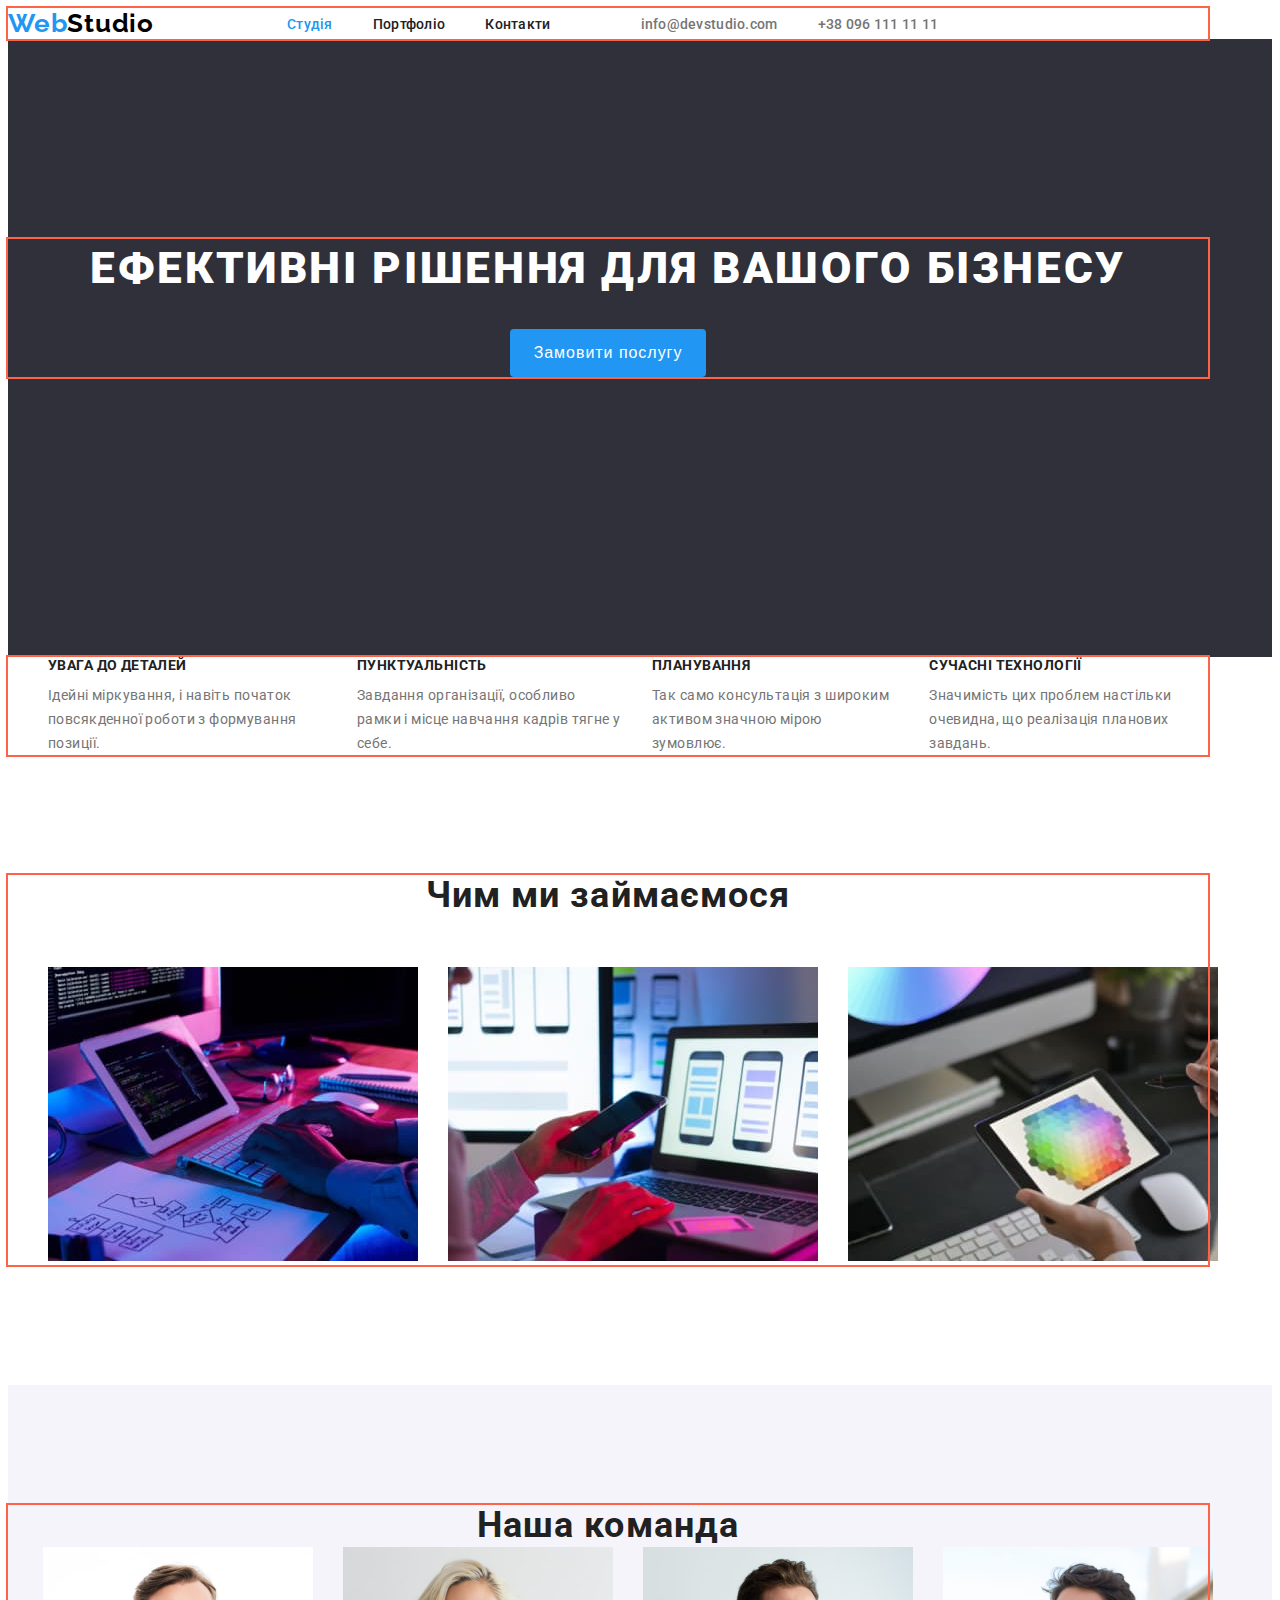
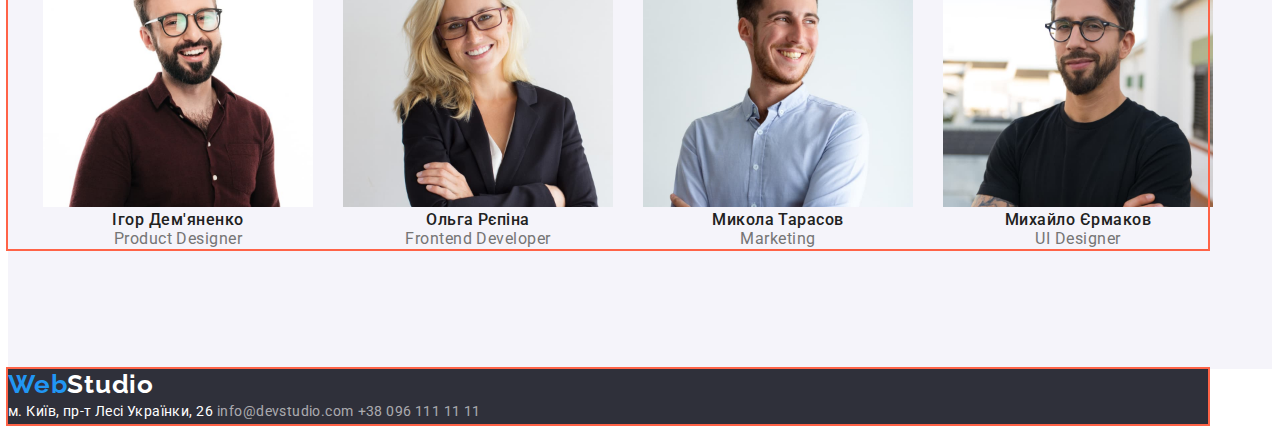
==== index.html @ f135cf54 "comit8" ====
<!DOCTYPE html>
<html lang="uk">
  <head>
    <meta charset="UTF-8" />
    <meta http-equiv="X-UA-Compatible" content="IE=edge" />
    <meta name="viewport" content="width=device-width, initial-scale=1.0" />
    <title>studio</title>
    <link rel="preconnect" href="https://fonts.googleapis.com" />
    <link rel="preconnect" href="https://fonts.gstatic.com" crossorigin />
    <link
      href="https://fonts.googleapis.com/css2?family=Raleway:wght@700&family=Roboto:wght@400;500;700;900&display=swap"
      rel="stylesheet"
    />
    <link rel="stylesheet" href="https://cdnjs.cloudflare.com/ajax/libs/modern-normalize/1.1.0/modern-normalize.min.css" integrity="sha512-wpPYUAdjBVSE4KJnH1VR1HeZfpl1ub8YT/NKx4PuQ5NmX2tKuGu6U/JRp5y+Y8XG2tV+wKQpNHVUX03MfMFn9Q==" crossorigin="anonymous" referrerpolicy="no-referrer" />
    <link rel="stylesheet" href="./css/styles.css" />
  </head>
  <body>
    <header class="header-box">
      <div class="conteiner">
        <div class="header-conteiner">
      <nav class="header-nav">
        <a href="./index.html" class="logo"
          >Web<span class="logo-header">Studio</span></a
        >

        <ul class="hero-title">
          <li>
            <a href="./index.html" class="link link-current">Студія</a>
          </li>
          <li><a href="./portfolio.html" class="link">Портфоліо</a></li>
          <li><a href="#" class="link">Контакти</a></li>
        </ul>
      </nav>
      <ul class="address">
        <li>
          <a class="mail" href="mailto:info@devstudio.com" lang="en"
            >info@devstudio.com</a
          >
        </li>
        <li>
          <a class="tel"  href="tel:+380961111111" >+38 096 111 11 11</a>
        </li>
      </ul>
        </div>
      </div>
    </header>
    <main>
      <section class="hero">
        <div class="conteiner">
        <h1 class="main-title">Ефективні рішення для вашого бізнесу</h1>
        <button class="hero-btn" type="button">Замовити послугу</button>
        </div>
      </section>
      <div class="conteiner">
      <section>
        <h2 class="visually-hidden">Наші переваги</h2>
        <ul class="feature">
          <li>
            <h3 class="subject">УВАГА ДО ДЕТАЛЕЙ</h3>
            <p class="text">
              Ідейні міркування, і навіть початок повсякденної роботи з
              формування позиції.
            </p>
          </li>
          <li>
            <h3 class="subject">ПУНКТУАЛЬНІСТЬ</h3>
            <p class="text">
              Завдання організації, особливо рамки і місце навчання кадрів тягне
              у себе.
            </p>
          </li>
          <li>
            <h3 class="subject">ПЛАНУВАННЯ</h3>
            <p class="text">
              Так само консультація з широким активом значною мірою зумовлює.
            </p>
          </li>
          <li>
            <h3 class="subject">СУЧАСНІ ТЕХНОЛОГІЇ</h3>
            <p class="text">
              Значимість цих проблем настільки очевидна, що реалізація планових
              завдань.
            </p>
          </li>
        </ul>
      </section>
      </div>
      <section class="section">
        <div class="conteiner">
          <div class="images">
        <h2 class="work">Чим ми займаємося</h2>
        <ul class="image-about">
          <li class="image-title"><img src="./images/box1.jpg" alt="клавіатура" width="370" /></li>
          <li class="image-title"><img src="./images/box2.jpg" alt="смартфон" width="370" /></li>
          <li class="image-title"><img src="./images/box3.jpg" alt="планшет" width="370" /></li>
        </ul>
          </div>
        </div>
      </section>
      <section class="ourteam">
        <div class="conteiner">
        <h2 class="team">Наша команда</h2>
        <ul class="teamcard">
          <li class="team-foto">
            <img src="./images/img1.jpg" alt="Ігор Дем'яненко" width="270" />
            <h3 class="name">Ігор Дем'яненко</h3>
            <p class="job-title">Product Designer</p>
          </li>
          <li class="team-foto">
            <img src="./images/img2.jpg" alt="Ольга Рєпіна" width="270" />
            <h3 class="name">Ольга Рєпіна</h3>
            <p class="job-title">Frontend Developer</p>
          </li>
          <li class="team-foto">
            <img src="./images/img3.jpg" alt="Микола Тарасов" width="270" />
            <h3 class="name">Микола Тарасов</h3>
            <p class="job-title">Marketing</p>
          </li>
          <li class="team-foto">
            <img src="./images/img4.jpg" alt="Михайло Єрмаков" width="270" />
            <h3 class="name">Михайло Єрмаков</h3>
            <p class="job-title">UI Designer</p>
          </li>
        </ul>
        </div>
      </section>
    </main>
    <div class="conteiner">
    <footer class="foot">
      <a href="./index.html" class="logo"
        >Web<span class="logo-footer">Studio</span></a
      >

      <address>
        <a class="foot-address"
          href="https://goo.gl/maps/CPtrU1FHBa2aNyZL9"
          target="_blank"
          rel="noopener noreferrer nofollow"
          >м. Київ, пр-т Лесі Українки, 26</a
        >
        <a class="foot-mail" href="mailto:info@devstudio.com" lang="en">info@devstudio.com</a>
        <a class="foot-tel" href="tel:+380961111111">+38 096 111 11 11</a>
      </address>
    </footer>
    </div>
  </body>
</html>
---- css/styles.css ----
:root {
    --color-body: #ffff;
    --color-primery: #212121;
    --color-secondary: #757575;
    --color-brand: #000000;
    --color-firstlight: #F4F4FD;
    --color-secondlight: #E7E9FC;
    --color-withlight: #ffff;
    --color-buttons-hover: #2196F3;
    --color-buttons: #212121;
    --color-buttons-background: #F5F4FA;
    --color-footer-background: #2F303A;
}

body {
    color: var(--color-primery);
    font-family: "Roboto", sans-serif;
}

li {
    text-decoration: none;
    list-style: none;
}

h1,h2,h3,ul,p {
    margin-top: 0;
    margin-bottom: 0;
}

.link {
    text-decoration: none;
    font-weight: 500;
    font-size: 14px;
    line-height: calc(16/14);
    letter-spacing: 0.02em;

    color: var(--color-primery);
}
.link:hover,
.link:focus {
color: var(--color-buttons-hover);
}

.list {
    list-style: none;
}

.visually-hidden {
    position: absolute;
    width: 1px;
    height: 1px;
    margin: -1px;
    border: 0;
    padding: 0;

    white-space: nowrap;
    clip-path: inset(100%);
    clip: rect(0 0 0 0);
    overflow: hidden;
}


.logo {
    font-family: 'Raleway', sans-serif;
    font-weight: 700;
    font-size: 26px;
    line-height: 1.19;
    text-decoration: none;
    letter-spacing: 0.03em;
    color: #2196F3;
}

.logo-header {
    color: var(--color-brand);
}
.logo-footer {
    color: var(--color-withlight);
}

.hero {
    font-size: 44px;
    line-height: 1.36;
    letter-spacing: 0.06em;
    padding-top: 200px;
    padding-bottom: 280px;
    text-align: center;
    color: var(--color-withlight);
    background-color: var(--color-footer-background);
} 
.header-box {
    display: flex;
    align-items: center;
    text-align: center;
}
.hero-title {
display:flex;
align-items: center;
gap: 40px;
} 

.main-title {
    list-style: none;
    text-decoration: none;
    font-size: 44px;
    font-weight: 900;
    text-transform: uppercase;
    line-height: 1.36;
    letter-spacing: 0.06em;
    color: var(--color-body)
}


.link-current {
    font-weight: 500;
    font-size: 14px;
    line-height: calc(16/14);
    letter-spacing: 0.02em;
    color: #2196F3
}


.mail,
.tel {
    font-size: 14px;
    font-weight: 500;
    line-height: 1.21;
    letter-spacing: 0.02em;
    color: var(--color-secondary);
    font-style: normal;
    text-decoration: none;
}
.address {
    display: flex;
    justify-content: center;
    text-align: center;
    gap: 40px;
}

.address a:hover,
.address a:focus {
    color: #2196F3;
    cursor: pointer;
}
.foot-address:hover,.foot-address:focus,
.foot-mail:hover,.foot-mail:focus,
.foot-tel:hover,.foot-tel:focus {
     color: #2196F3;
    cursor: pointer;
}

.buttons {
    font-family: Roboto, sans-serif;
    list-style: none;
    text-decoration: none;
    color: var(--color-buttons);
    font-size: 16px;
    line-height: 1.62;
    text-align: center;
    letter-spacing: 0.03em;
    display: flex;

}
.buttons li button {
    box-shadow: none;
}

.btn {
    font-size: 16px;
    line-height: 1.62;
    letter-spacing: 0.03em;
    text-align: center;
    background-color: var(--color-buttons-background);
    border-radius: 4px;
    border-width: none;
    justify-content: center;
 
}
.btn:hover,
.btn:focus {
    background-color: #2196F3;
    color: #FFFFFF;
    letter-spacing: 0.03em;
    cursor: pointer;
    border-radius: 4px;
}
.hero-btn {
    font-size: 16px;
    padding: 8.97px 24px;
    margin-top: 30px;
    line-height: calc(30/16);
    background-color: #2196F3;
    text-align: center;
    letter-spacing: 0.06em;
    border: none;
    border-radius: 4px;
    color: #FFFFFF;
}

.button {
    font-weight: 700;
    font-size: 16px;
    line-height: 1.87;
    cursor: pointer;
    border-radius: 4px;
    border: none;
    letter-spacing: 0.06em;
    color: #FFFFFF;
}

.button:hover,
.button:focus {
    color: var(--color-buttons);

}

.feature li,
.atitle  {
    text-decoration: none;
}

.imeges {

}
.title {
    font-size: 18px;
    font-weight: 700;
    line-height: 2;
    letter-spacing: 0.06em;
    color: var(--color-primery);
}
.subtitle {
    font-size: 16px;
    font-weight: 400;
    line-height: 1.87;
    letter-spacing: 0.03em;
    color: var(--color-secondary);
}
.foot {
    background-color: var(--color-footer-background);
}
.foot-address {
    font-size: 14px;
    font-style: normal;
    text-decoration: none;
    line-height: 1.71;
    letter-spacing: 0.03em;
    color: var(--color-withlight);
    
}
.foot-mail,
.foot-tel {
    font-size: 14px;
    font-style: normal;
    text-decoration: none;
    line-height: 1.71;
    letter-spacing: 0.03em;
    color: rgba(255, 255, 255, 0.6);
}
.subject {
    font-size: 14px;
    line-height: 1.21;
    letter-spacing: 0.03em;
    color: var(--color-primery);
    padding-bottom: 10px;
}
.feature {
    display: flex;
    gap: 30px;
}
.text {
    font-size: 14px;
    line-height: 1.71;
    letter-spacing: 0.03em;
    color: var(--color-secondary);
    }

.work {
    font-size: 36px;
    line-height: 1.16;
    letter-spacing: 0.03em;
    text-align: center;
    color: var(--color-primery);
    margin-bottom: 50px;
}
.team {
    font-size: 36px;
    line-height: 1.16;
    letter-spacing: 0.03em;
    text-align: center;
    color: var(--color-primery);
}
.ourteam {
    background-color: var(--color-buttons-background);
    display: flex;
    padding: 120px 0;

}
.teamcard {
    display: flex;
    gap: 30px;
    justify-content: center;
}
.team-foto {
    flex-basis: calc((100%-3*30px)/4);
    border-radius: 0px 0px 4px 4px;
}
.name {
    font-size: 16px;
    font-weight: 500;
    line-height: 1.18;
    letter-spacing: 0.03em;
    text-align: center;
    color: var(--color-primery);
}
.job-title {
    font-size: 16px;
    line-height: 1.18;
    letter-spacing: 0.03em;
    text-align: center;
    color: var(--color-secondary);
}
.section {
    padding: 120px 0;
}

.image-about {
    display: flex;
    flex-direction: row;
    align-items: center;
    justify-items: center;
    margin-right: auto;
    gap: 30px;
}
.image-title{
    flex-basis: calc((100%-2*30px)/3);
}
.conteiner {
max-width: 1200px;
width: 100%;
margin: 0;
outline: 2px solid tomato;
}
.header-conteiner {
    display: flex;
    align-items: center;
    gap: 50px;
}
.header-nav {
    display: flex;
    align-items: center;
    gap: 93px;
}
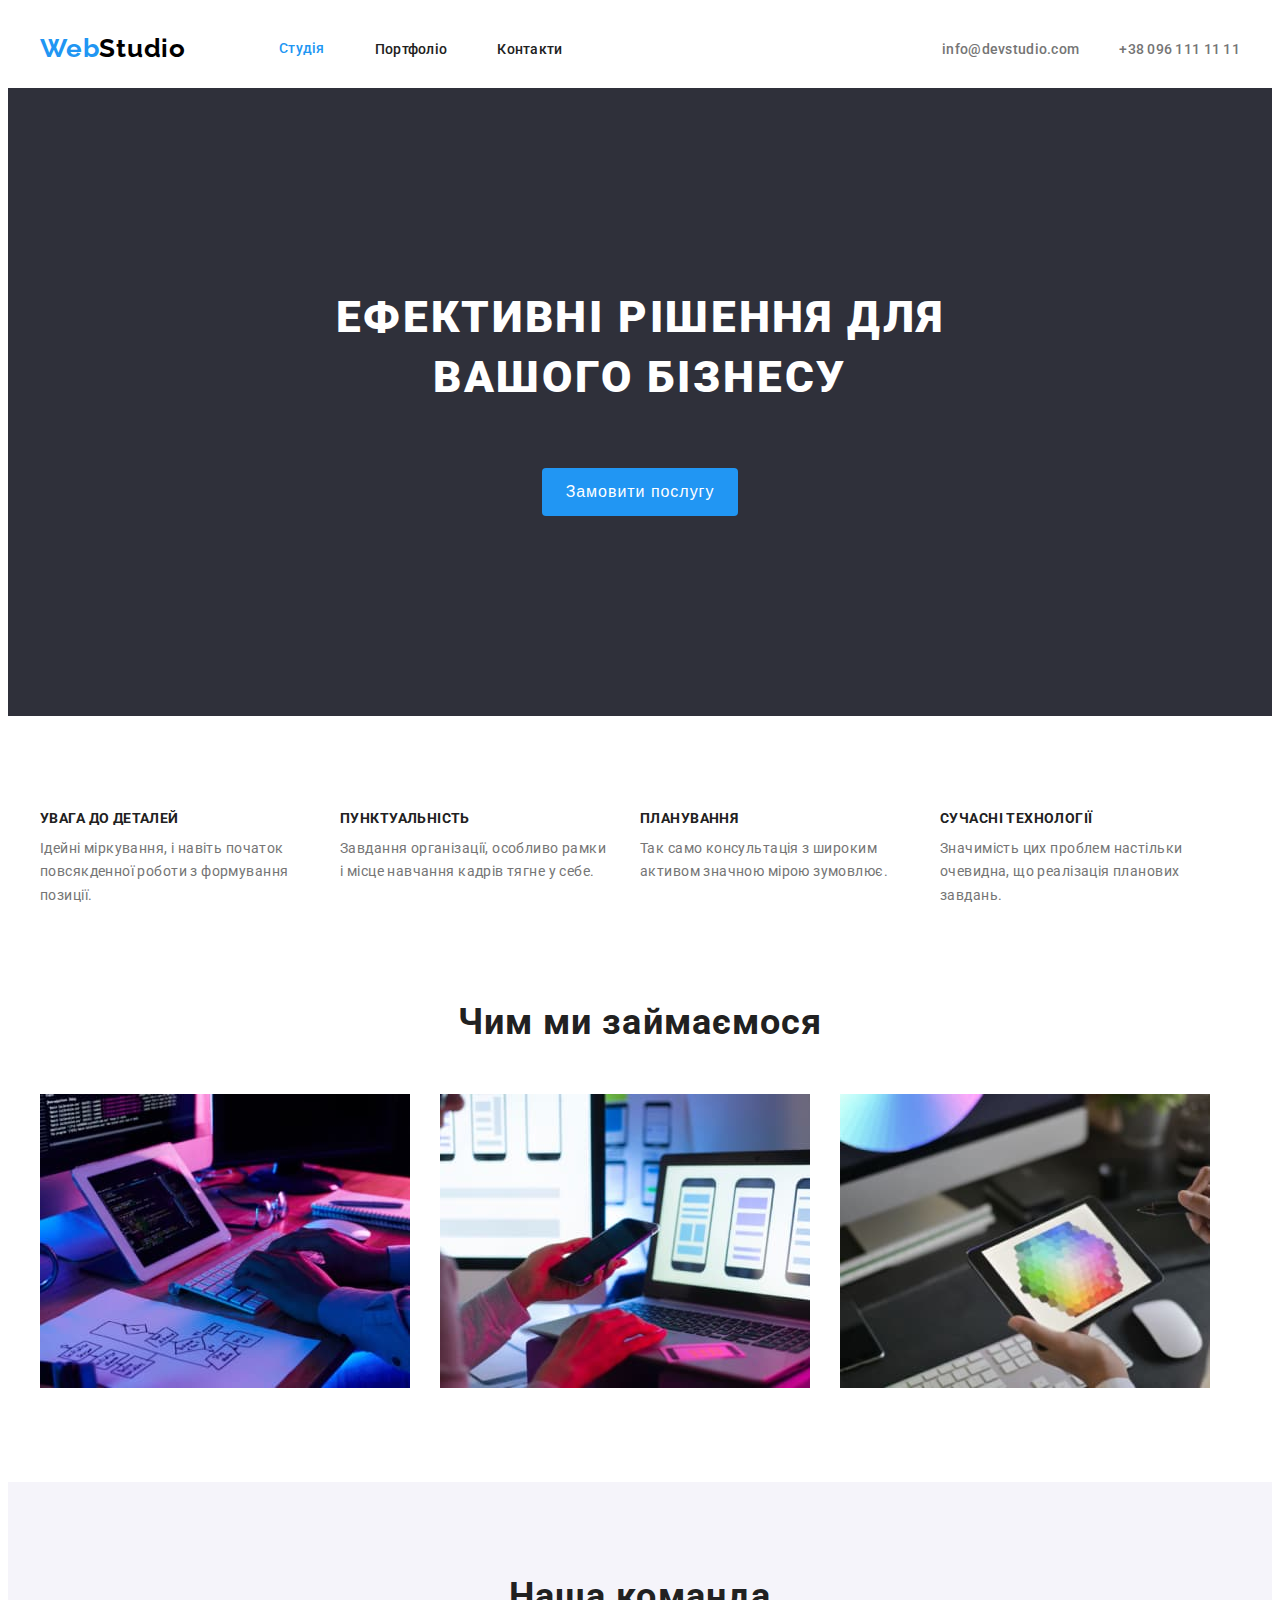
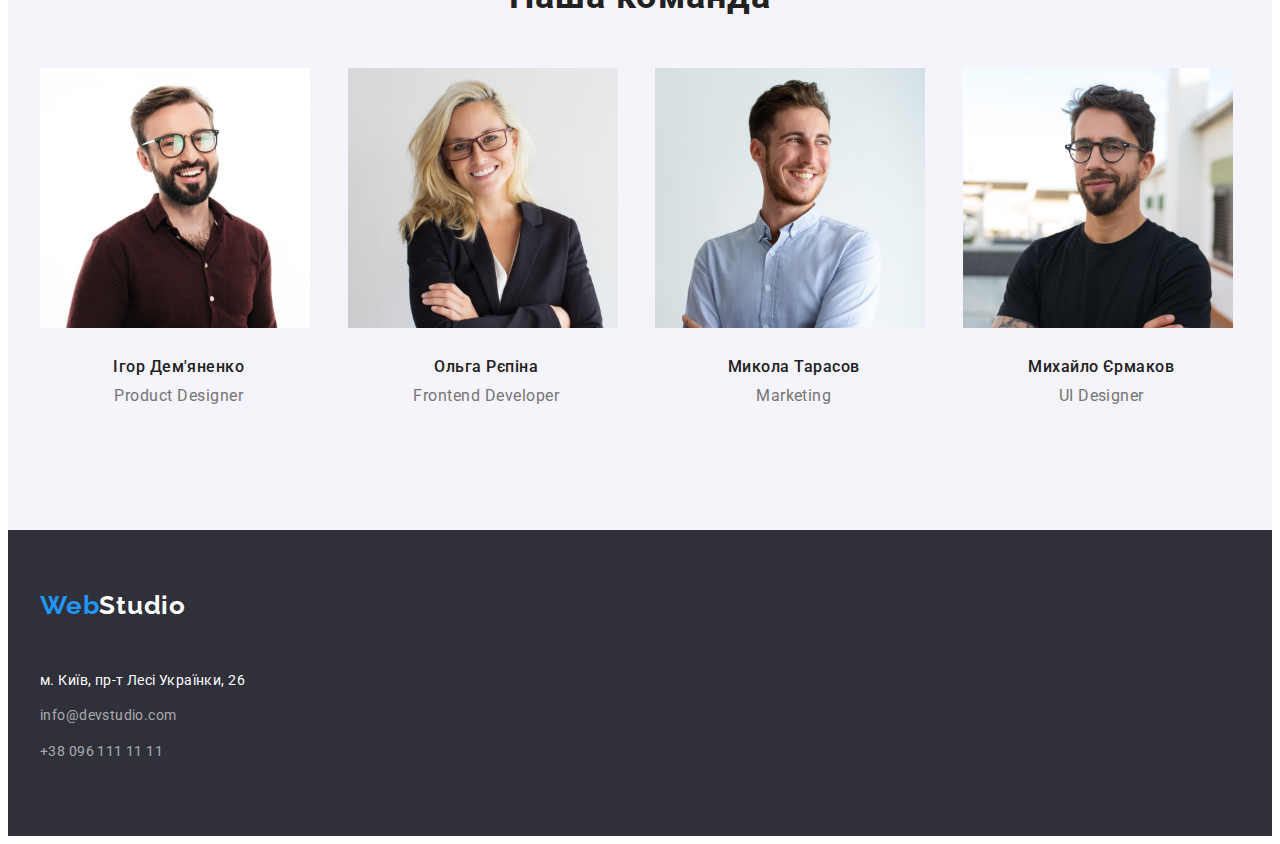
==== commit 00b623da: "comit10" ====
--- a/index.html
+++ b/index.html
@@ -16,8 +16,7 @@
   </head>
   <body>
     <header class="header-box">
-      <div class="conteiner">
-        <div class="header-conteiner">
+      <div class="conteiner  header-conteiner">
       <nav class="header-nav">
         <a href="./index.html" class="logo"
           >Web<span class="logo-header">Studio</span></a
@@ -51,8 +50,8 @@
         <button class="hero-btn" type="button">Замовити послугу</button>
         </div>
       </section>
-      <div class="conteiner">
-      <section>
+      <section class="main-subject">
+        <div class="conteiner">
         <h2 class="visually-hidden">Наші переваги</h2>
         <ul class="feature">
           <li>
@@ -83,11 +82,10 @@
             </p>
           </li>
         </ul>
+        </div>
       </section>
-      </div>
       <section class="section">
         <div class="conteiner">
-          <div class="images">
         <h2 class="work">Чим ми займаємося</h2>
         <ul class="image-about">
           <li class="image-title"><img src="./images/box1.jpg" alt="клавіатура" width="370" /></li>
@@ -95,7 +93,6 @@
           <li class="image-title"><img src="./images/box3.jpg" alt="планшет" width="370" /></li>
         </ul>
           </div>
-        </div>
       </section>
       <section class="ourteam">
         <div class="conteiner">
@@ -103,35 +100,43 @@
         <ul class="teamcard">
           <li class="team-foto">
             <img src="./images/img1.jpg" alt="Ігор Дем'яненко" width="270" />
+            <div class="cardtitle">
             <h3 class="name">Ігор Дем'яненко</h3>
             <p class="job-title">Product Designer</p>
+            </div>
           </li>
           <li class="team-foto">
             <img src="./images/img2.jpg" alt="Ольга Рєпіна" width="270" />
+            <div class=cardtitle>
             <h3 class="name">Ольга Рєпіна</h3>
             <p class="job-title">Frontend Developer</p>
+            </div>
           </li>
           <li class="team-foto">
             <img src="./images/img3.jpg" alt="Микола Тарасов" width="270" />
+            <div class="cardtitle">
             <h3 class="name">Микола Тарасов</h3>
             <p class="job-title">Marketing</p>
+            </div>
           </li>
           <li class="team-foto">
             <img src="./images/img4.jpg" alt="Михайло Єрмаков" width="270" />
+            <div class="cardtitle">
             <h3 class="name">Михайло Єрмаков</h3>
             <p class="job-title">UI Designer</p>
+            </div>
           </li>
         </ul>
         </div>
       </section>
     </main>
-    <div class="conteiner">
     <footer class="foot">
+       <div class="conteiner">
       <a href="./index.html" class="logo"
         >Web<span class="logo-footer">Studio</span></a
       >
 
-      <address>
+      <address class="mainadd">
         <a class="foot-address"
           href="https://goo.gl/maps/CPtrU1FHBa2aNyZL9"
           target="_blank"
@@ -141,7 +146,7 @@
         <a class="foot-mail" href="mailto:info@devstudio.com" lang="en">info@devstudio.com</a>
         <a class="foot-tel" href="tel:+380961111111">+38 096 111 11 11</a>
       </address>
+     </div> 
     </footer>
-    </div>
   </body>
 </html>
--- a/css/styles.css
+++ b/css/styles.css
@@ -1,5 +1,6 @@
 :root {
     --color-body: #ffff;
+    --color-borders-card: #EEEEEE;
     --color-primery: #212121;
     --color-secondary: #757575;
     --color-brand: #000000;
@@ -7,9 +8,11 @@
     --color-secondlight: #E7E9FC;
     --color-withlight: #ffff;
     --color-buttons-hover: #2196F3;
+    --color-border: #ECECEC;
     --color-buttons: #212121;
     --color-buttons-background: #F5F4FA;
     --color-footer-background: #2F303A;
+    --card-set-gap: 30px;
 }
 
 body {
@@ -22,7 +25,11 @@
     list-style: none;
 }
 
-h1,h2,h3,ul,p {
+h1,
+h2,
+h3,
+ul,
+p {
     margin-top: 0;
     margin-bottom: 0;
 }
@@ -33,12 +40,15 @@
     font-size: 14px;
     line-height: calc(16/14);
     letter-spacing: 0.02em;
-
-    color: var(--color-primery);
-}
+    padding-top: 32px;
+    padding-bottom: 32px;
+
+    color: var(--color-primery);
+}
+
 .link:hover,
 .link:focus {
-color: var(--color-buttons-hover);
+    color: var(--color-buttons-hover);
 }
 
 .list {
@@ -51,7 +61,6 @@
     height: 1px;
     margin: -1px;
     border: 0;
-    padding: 0;
 
     white-space: nowrap;
     clip-path: inset(100%);
@@ -73,6 +82,7 @@
 .logo-header {
     color: var(--color-brand);
 }
+
 .logo-footer {
     color: var(--color-withlight);
 }
@@ -82,25 +92,30 @@
     line-height: 1.36;
     letter-spacing: 0.06em;
     padding-top: 200px;
-    padding-bottom: 280px;
+    padding-bottom: 200px;
     text-align: center;
     color: var(--color-withlight);
     background-color: var(--color-footer-background);
-} 
+}
+
 .header-box {
+    border-bottom: 1px var(--color-border);
+}
+
+.hero-title {
     display: flex;
     align-items: center;
-    text-align: center;
-}
-.hero-title {
-display:flex;
-align-items: center;
-gap: 40px;
-} 
+    padding-left: 0;
+    margin-left: 93px;
+    gap: 50px;
+}
 
 .main-title {
+    max-width: 696px;
     list-style: none;
     text-decoration: none;
+    margin: 0 auto;
+    margin-bottom: 30px;
     font-size: 44px;
     font-weight: 900;
     text-transform: uppercase;
@@ -111,11 +126,14 @@
 
 
 .link-current {
+    display: block;
     font-weight: 500;
     font-size: 14px;
     line-height: calc(16/14);
+    padding-top: 32px;
+    padding-bottom: 32px;
     letter-spacing: 0.02em;
-    color: #2196F3
+    color: var(--color-buttons-hover)
 }
 
 
@@ -129,9 +147,11 @@
     font-style: normal;
     text-decoration: none;
 }
+
 .address {
     display: flex;
-    justify-content: center;
+    margin-left: auto;
+    padding-left: 0;
     text-align: center;
     gap: 40px;
 }
@@ -141,10 +161,14 @@
     color: #2196F3;
     cursor: pointer;
 }
-.foot-address:hover,.foot-address:focus,
-.foot-mail:hover,.foot-mail:focus,
-.foot-tel:hover,.foot-tel:focus {
-     color: #2196F3;
+
+.foot-address:hover,
+.foot-address:focus,
+.foot-mail:hover,
+.foot-mail:focus,
+.foot-tel:hover,
+.foot-tel:focus {
+    color: #2196F3;
     cursor: pointer;
 }
 
@@ -152,14 +176,21 @@
     font-family: Roboto, sans-serif;
     list-style: none;
     text-decoration: none;
+    border-radius: 4px;
     color: var(--color-buttons);
     font-size: 16px;
     line-height: 1.62;
     text-align: center;
     letter-spacing: 0.03em;
     display: flex;
-
-}
+    justify-content: center;
+    flex-direction: row;
+    margin-top: 94px;
+    margin-bottom: 50px;
+    gap: 8px;
+
+}
+
 .buttons li button {
     box-shadow: none;
 }
@@ -173,8 +204,10 @@
     border-radius: 4px;
     border-width: none;
     justify-content: center;
- 
-}
+    box-shadow: none;
+
+}
+
 .btn:hover,
 .btn:focus {
     background-color: #2196F3;
@@ -183,6 +216,7 @@
     cursor: pointer;
     border-radius: 4px;
 }
+
 .hero-btn {
     font-size: 16px;
     padding: 8.97px 24px;
@@ -203,6 +237,7 @@
     cursor: pointer;
     border-radius: 4px;
     border: none;
+    box-shadow: none;
     letter-spacing: 0.06em;
     color: #FFFFFF;
 }
@@ -214,65 +249,89 @@
 }
 
 .feature li,
-.atitle  {
-    text-decoration: none;
-}
-
-.imeges {
-
-}
+.atitle {
+    width: 270px;
+    padding-left: 0;
+    text-decoration: none;
+}
+
+
 .title {
     font-size: 18px;
     font-weight: 700;
     line-height: 2;
     letter-spacing: 0.06em;
     color: var(--color-primery);
-}
+    margin-top: 20px;
+
+}
+
 .subtitle {
     font-size: 16px;
     font-weight: 400;
     line-height: 1.87;
     letter-spacing: 0.03em;
     color: var(--color-secondary);
-}
+    margin-top: 4px;
+
+}
+
 .foot {
     background-color: var(--color-footer-background);
-}
+    padding-top: 60px;
+}
+
 .foot-address {
     font-size: 14px;
     font-style: normal;
     text-decoration: none;
+    padding-bottom: 12px;
     line-height: 1.71;
     letter-spacing: 0.03em;
     color: var(--color-withlight);
-    
-}
+
+}
+.mainadd {
+    display: flex;
+    flex-direction: column;
+    padding-top: 48px;
+    padding-bottom: 60px;
+}
+
 .foot-mail,
 .foot-tel {
     font-size: 14px;
     font-style: normal;
     text-decoration: none;
     line-height: 1.71;
+    padding-bottom: 12px;
     letter-spacing: 0.03em;
     color: rgba(255, 255, 255, 0.6);
 }
+
 .subject {
     font-size: 14px;
     line-height: 1.21;
     letter-spacing: 0.03em;
     color: var(--color-primery);
-    padding-bottom: 10px;
-}
+    margin-bottom: 10px;
+}
+.main-subject{
+    padding-top: 94px;
+}
+
 .feature {
     display: flex;
     gap: 30px;
-}
+    padding-left: 0;
+}
+
 .text {
     font-size: 14px;
     line-height: 1.71;
     letter-spacing: 0.03em;
     color: var(--color-secondary);
-    }
+}
 
 .work {
     font-size: 36px;
@@ -282,36 +341,50 @@
     color: var(--color-primery);
     margin-bottom: 50px;
 }
+
 .team {
     font-size: 36px;
     line-height: 1.16;
     letter-spacing: 0.03em;
-    text-align: center;
-    color: var(--color-primery);
-}
+    margin-bottom: 50px;
+    text-align: center;
+    color: var(--color-primery);
+}
+
 .ourteam {
     background-color: var(--color-buttons-background);
     display: flex;
-    padding: 120px 0;
-
-}
+    padding: 94px 0;
+
+}
+
 .teamcard {
     display: flex;
     gap: 30px;
     justify-content: center;
-}
+    padding-left: 0;
+}
+.cardtitle {
+    padding-top: 30px;
+    padding-bottom: 30px;
+}
+
 .team-foto {
-    flex-basis: calc((100%-3*30px)/4);
+    flex-basis: calc((100% - 3 * 30px)/4);
     border-radius: 0px 0px 4px 4px;
-}
+    display: block;
+}
+
 .name {
     font-size: 16px;
     font-weight: 500;
     line-height: 1.18;
     letter-spacing: 0.03em;
-    text-align: center;
-    color: var(--color-primery);
-}
+    margin-bottom: 10px;
+    text-align: center;
+    color: var(--color-primery);
+}
+
 .job-title {
     font-size: 16px;
     line-height: 1.18;
@@ -319,34 +392,62 @@
     text-align: center;
     color: var(--color-secondary);
 }
+
 .section {
-    padding: 120px 0;
+    padding: 94px 0;
 }
 
 .image-about {
     display: flex;
-    flex-direction: row;
+    padding-left: 0;
+    gap: 30px;
+}
+
+.image-title {
+    display: block;
+    flex-basis: calc((100%-2*30px)/3);
+}
+
+.conteiner {
+    width: 1200px;
+    margin: 0 auto;
+    padding-left: 15px;
+    padding-right: 15px;
+}
+
+.header-conteiner {
+    display: flex;
     align-items: center;
-    justify-items: center;
-    margin-right: auto;
-    gap: 30px;
-}
-.image-title{
-    flex-basis: calc((100%-2*30px)/3);
-}
-.conteiner {
-max-width: 1200px;
-width: 100%;
-margin: 0;
-outline: 2px solid tomato;
-}
-.header-conteiner {
+}
+
+.header-nav {
     display: flex;
     align-items: center;
-    gap: 50px;
-}
-.header-nav {
-    display: flex;
-    align-items: center;
-    gap: 93px;
-}+}
+.card {
+ 
+}
+.card-set {
+    padding: 0;
+    margin: 0;
+    display: flex;
+    flex-wrap: wrap;
+    margin-left: calc(-1 * var(--card-set-gap));
+    margin-top: calc(-1 * var(--card-set-gap));
+}
+.card-set > .item {
+    flex-basis: calc(100%/3-var(--card-set-gap));
+    margin-left: var(--card-set-gap);
+    margin-top: var(--card-set-gap);
+}
+img {
+    display: block;
+    max-width: 100%;
+    height: auto;
+}
+.item {
+    border: 1px solid var(--color-borders-card);
+}
+.card-content {
+    padding: 24px 20px;
+}
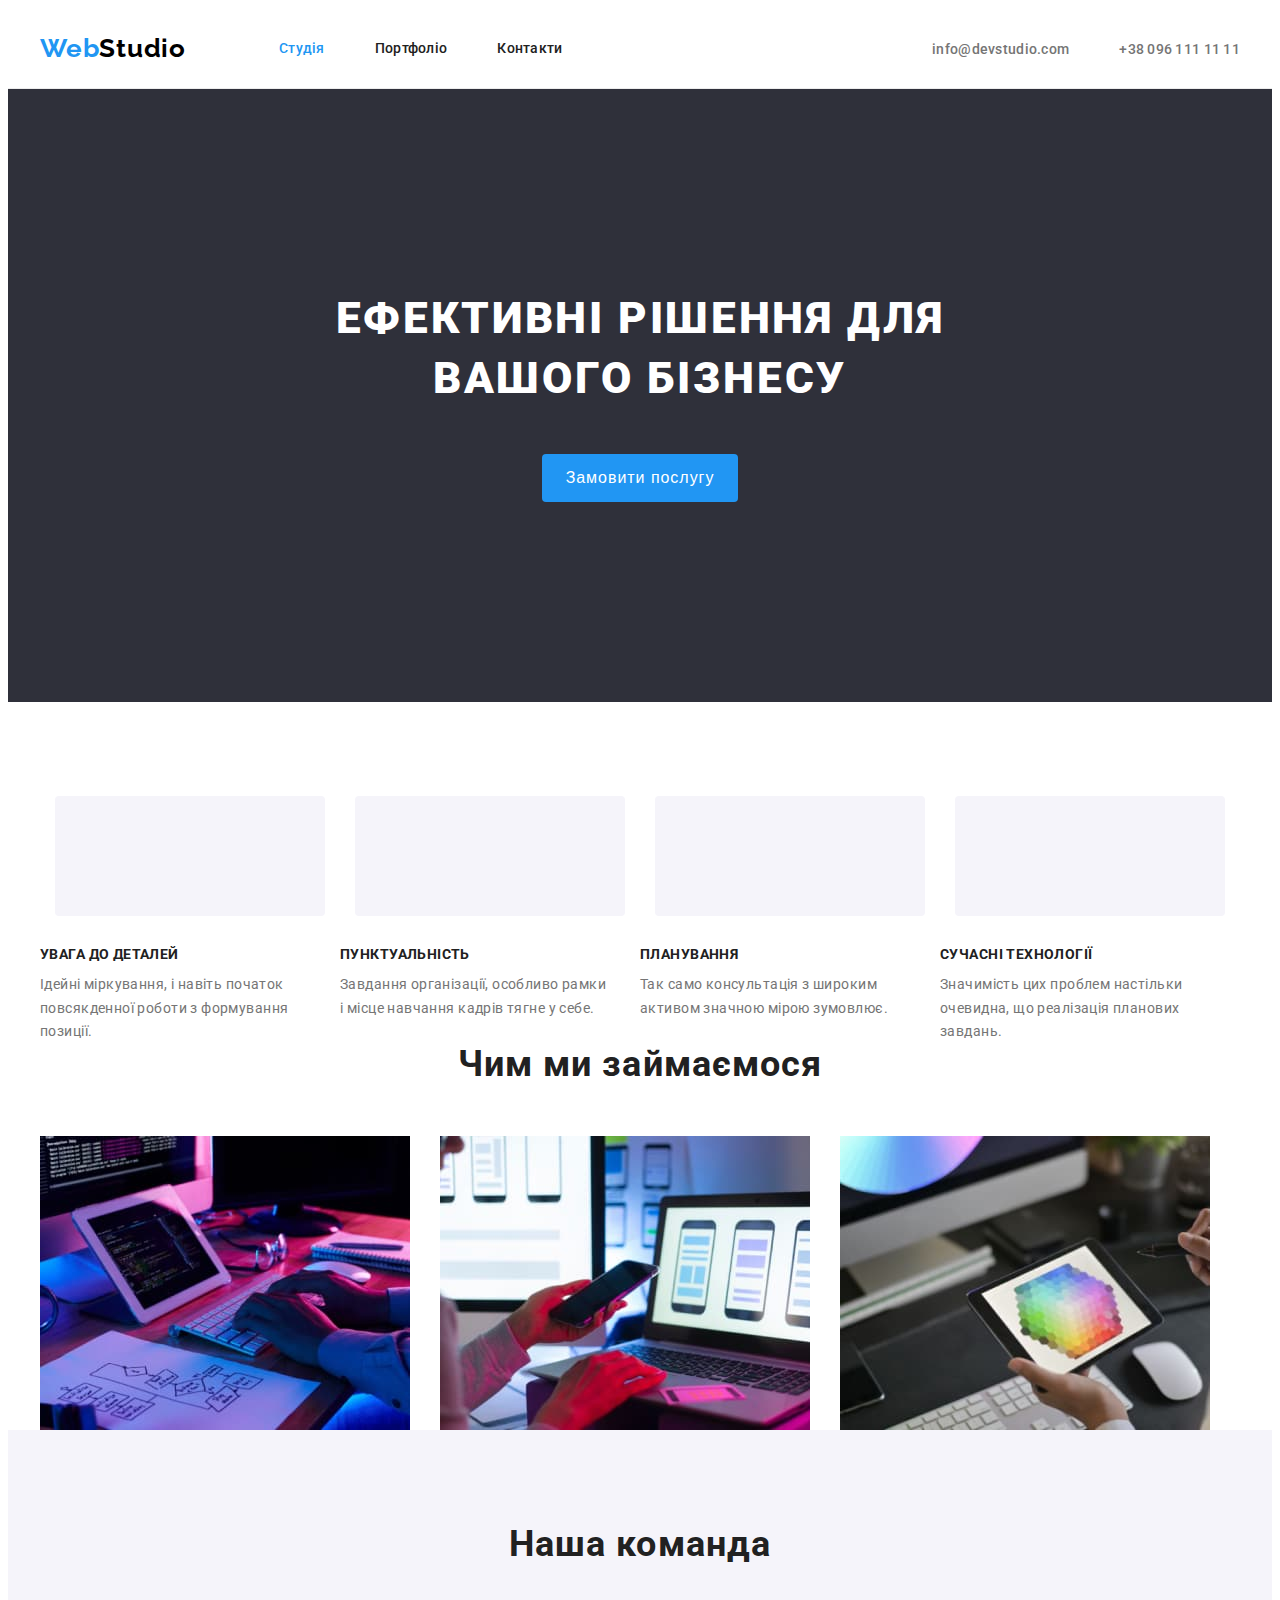
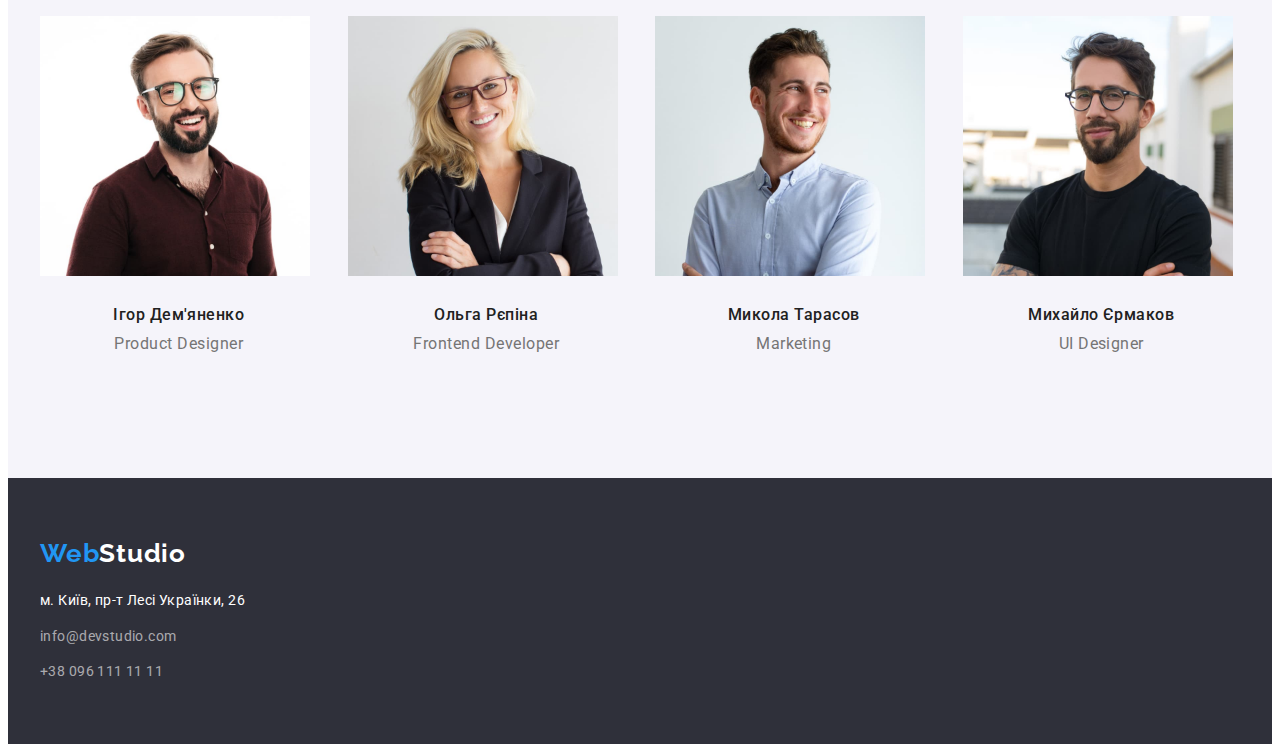
==== commit 75164484: "comit11" ====
--- a/index.html
+++ b/index.html
@@ -51,6 +51,12 @@
         </div>
       </section>
       <section class="main-subject">
+        <div class="box-items">
+          <div class="list-item"></div>
+          <div class="list-item"></div>
+          <div class="list-item"></div>
+          <div class="list-item"></div>
+        </div>
         <div class="conteiner">
         <h2 class="visually-hidden">Наші переваги</h2>
         <ul class="feature">
--- a/css/styles.css
+++ b/css/styles.css
@@ -35,6 +35,7 @@
 }
 
 .link {
+    display: block;
     text-decoration: none;
     font-weight: 500;
     font-size: 14px;
@@ -96,10 +97,11 @@
     text-align: center;
     color: var(--color-withlight);
     background-color: var(--color-footer-background);
+    background-image: linear-gradient(rgba(47, 48, 58, 0.4)),(rgba(47, 48, 58, 0.4)), url(../images/Header\ Img\ copy.jpg);
 }
 
 .header-box {
-    border-bottom: 1px var(--color-border);
+    border-bottom: 1px  solid var(--color-border);
 }
 
 .hero-title {
@@ -153,7 +155,7 @@
     margin-left: auto;
     padding-left: 0;
     text-align: center;
-    gap: 40px;
+    gap: 50px;
 }
 
 .address a:hover,
@@ -177,6 +179,7 @@
     list-style: none;
     text-decoration: none;
     border-radius: 4px;
+    padding-left: 0;
     color: var(--color-buttons);
     font-size: 16px;
     line-height: 1.62;
@@ -185,7 +188,6 @@
     display: flex;
     justify-content: center;
     flex-direction: row;
-    margin-top: 94px;
     margin-bottom: 50px;
     gap: 8px;
 
@@ -199,6 +201,7 @@
     font-size: 16px;
     line-height: 1.62;
     letter-spacing: 0.03em;
+    padding: 6px 22px;
     text-align: center;
     background-color: var(--color-buttons-background);
     border-radius: 4px;
@@ -220,7 +223,6 @@
 .hero-btn {
     font-size: 16px;
     padding: 8.97px 24px;
-    margin-top: 30px;
     line-height: calc(30/16);
     background-color: #2196F3;
     text-align: center;
@@ -253,6 +255,28 @@
     width: 270px;
     padding-left: 0;
     text-decoration: none;
+}
+.box-items {
+    display: flex;
+    justify-content: center;
+    gap: 30px;
+    padding-bottom: 30px;
+}
+.list-item {
+    display: flex;
+    width: 270px;
+    height: 120px;
+    background-color:#F5F4FA;
+    border-radius: 4px;
+
+}
+.list-item::before {
+    display: block;
+    content: "";
+    height: 70px;
+    background-image: url(../images/Group.svg);
+    background-size: contain;
+    background-position: center;
 }
 
 
@@ -279,32 +303,31 @@
 .foot {
     background-color: var(--color-footer-background);
     padding-top: 60px;
+    padding-bottom: 60px;
 }
 
 .foot-address {
+    display: block;
     font-size: 14px;
     font-style: normal;
     text-decoration: none;
-    padding-bottom: 12px;
     line-height: 1.71;
     letter-spacing: 0.03em;
     color: var(--color-withlight);
 
 }
 .mainadd {
-    display: flex;
-    flex-direction: column;
-    padding-top: 48px;
-    padding-bottom: 60px;
+    margin-top: 20px;
 }
 
 .foot-mail,
 .foot-tel {
+    display: block;
     font-size: 14px;
     font-style: normal;
     text-decoration: none;
     line-height: 1.71;
-    padding-bottom: 12px;
+    margin-top: 12px;
     letter-spacing: 0.03em;
     color: rgba(255, 255, 255, 0.6);
 }
@@ -393,8 +416,10 @@
     color: var(--color-secondary);
 }
 
-.section {
-    padding: 94px 0;
+
+.rows {
+    padding-top: 94px;
+    padding-bottom: 94px;
 }
 
 .image-about {
@@ -446,7 +471,6 @@
     height: auto;
 }
 .item {
-    border: 1px solid var(--color-borders-card);
 }
 .card-content {
     padding: 24px 20px;
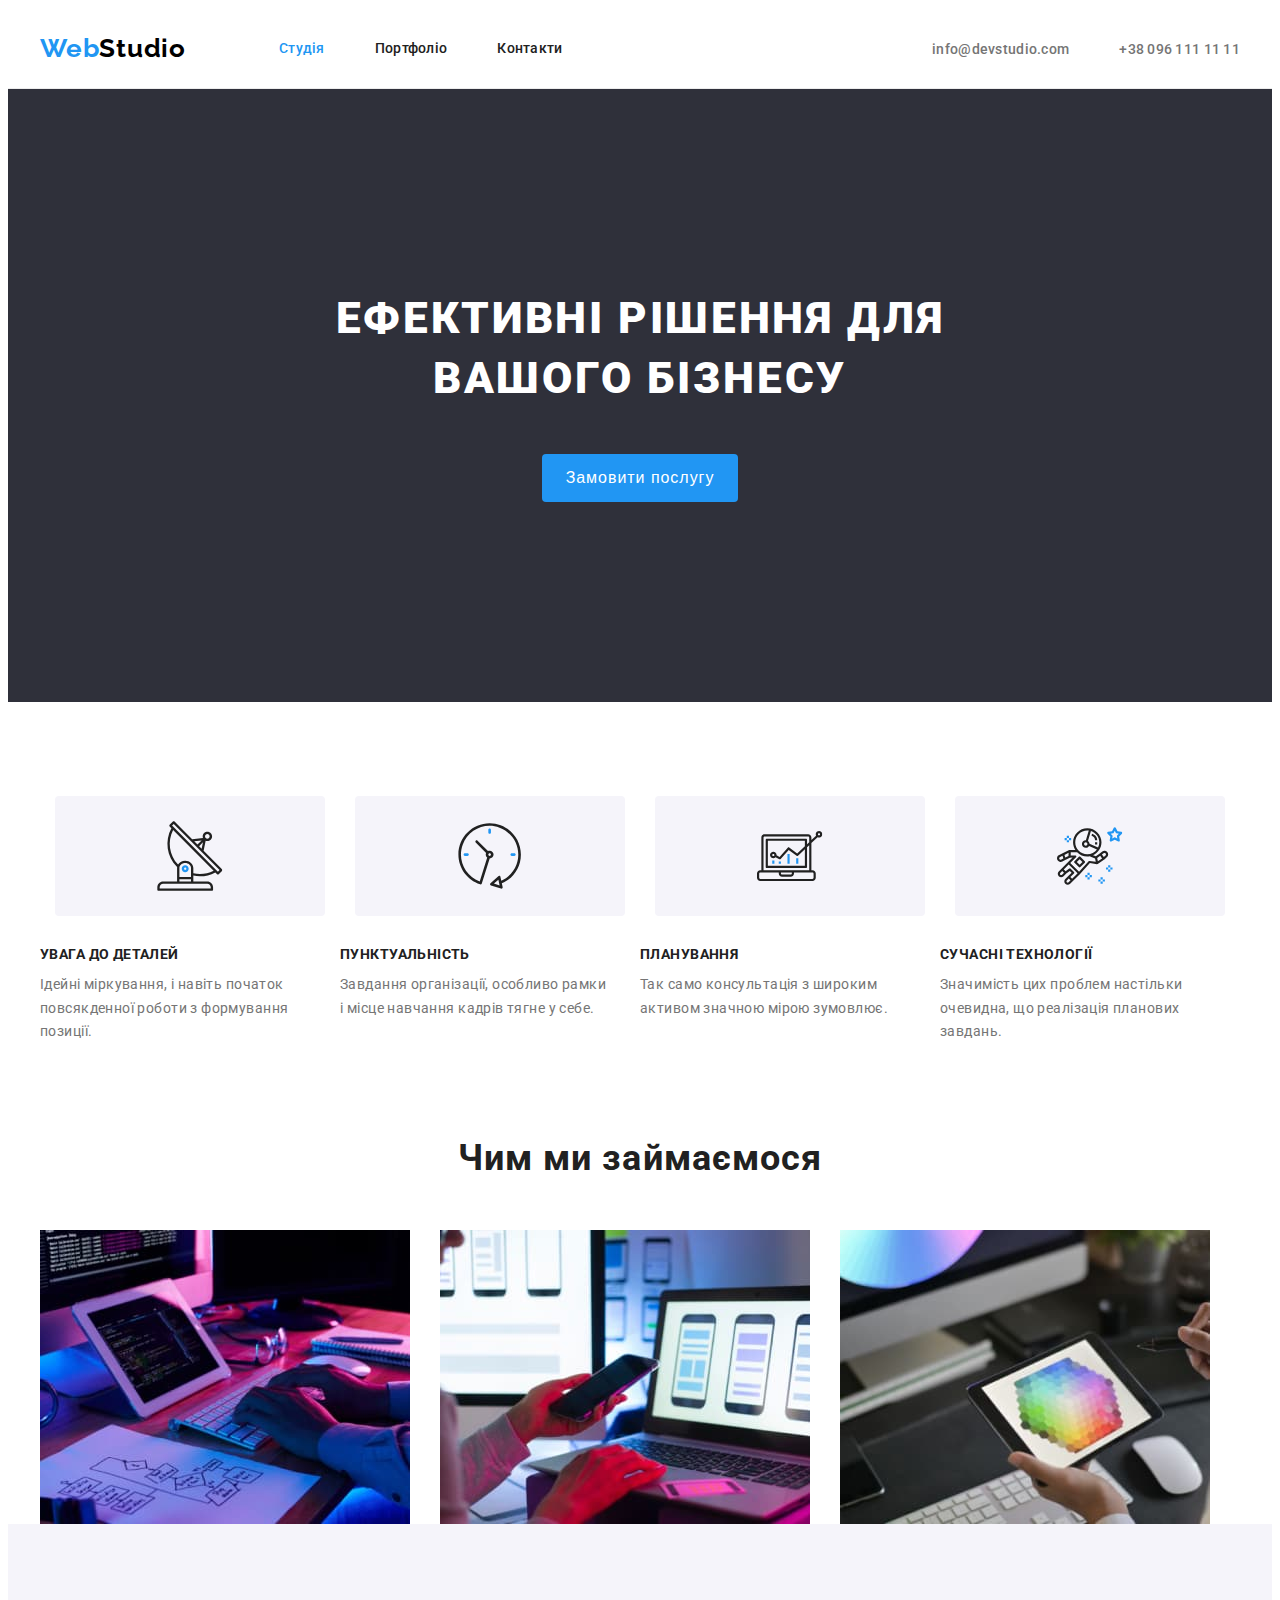
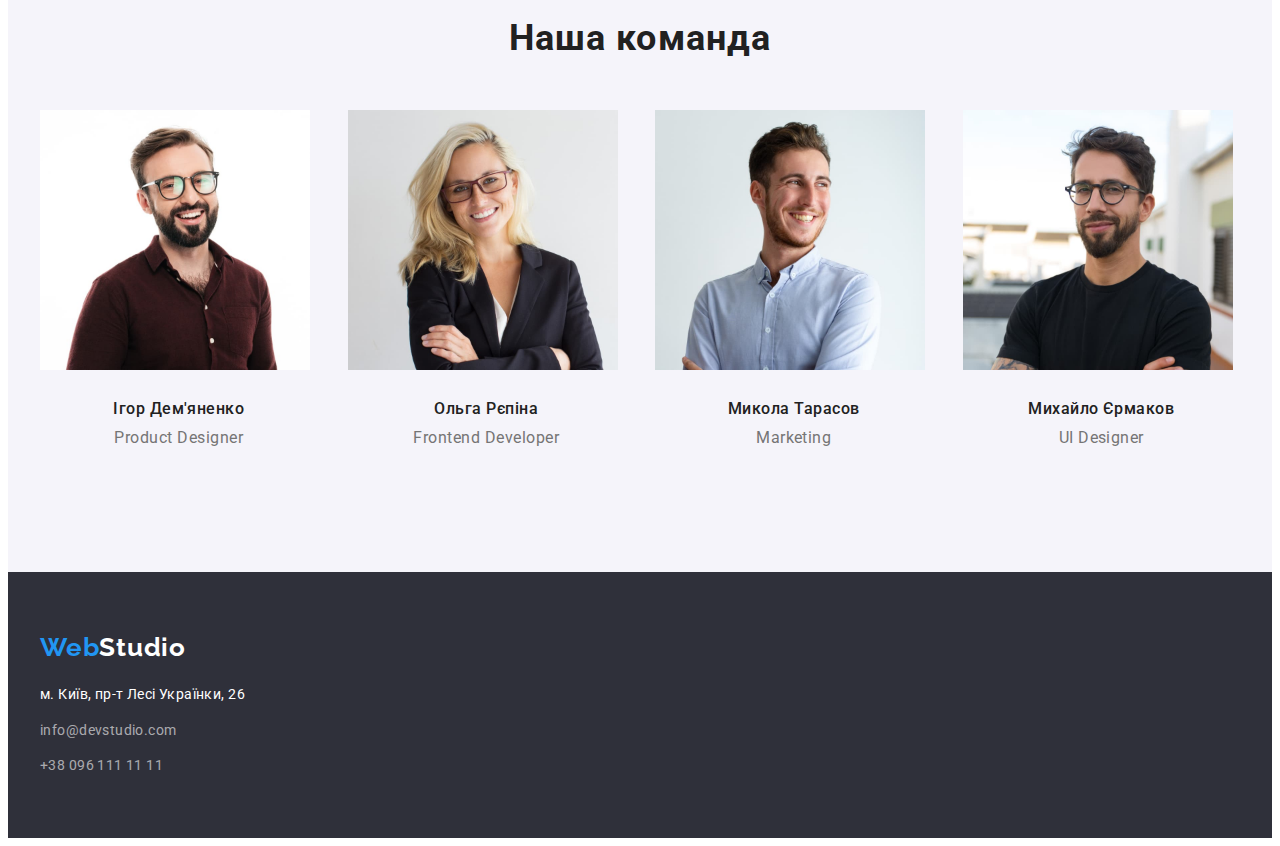
==== commit cf3c9861: "comit13" ====
--- a/index.html
+++ b/index.html
@@ -52,14 +52,31 @@
       </section>
       <section class="main-subject">
         <div class="box-items">
-          <div class="list-item"></div>
-          <div class="list-item"></div>
-          <div class="list-item"></div>
-          <div class="list-item"></div>
+          <div class="list-item">
+            <svg class="sprite-item">
+              <use href="./images/symbol-defs.svg#icon-antenna"></use>
+            </svg>
+          </div>
+          <div class="list-item">
+            <svg class="sprite-item">
+              <use href="./images/symbol-defs.svg#icon-clock"></use>
+            </svg>
+          </div>
+          <div class="list-item">
+            <svg class="sprite-item">
+              <use href="./images/symbol-defs.svg#icon-diagram"></use>
+            </svg>
+          </div>
+          <div class="list-item">
+            <svg class="sprite-item">
+              <use href="./images/symbol-defs.svg#icon-astronaut"></use>
+            </svg>
+          </div>
         </div>
         <div class="conteiner">
         <h2 class="visually-hidden">Наші переваги</h2>
         <ul class="feature">
+
           <li>
             <h3 class="subject">УВАГА ДО ДЕТАЛЕЙ</h3>
             <p class="text">
@@ -67,6 +84,7 @@
               формування позиції.
             </p>
           </li>
+
           <li>
             <h3 class="subject">ПУНКТУАЛЬНІСТЬ</h3>
             <p class="text">
--- a/css/styles.css
+++ b/css/styles.css
@@ -270,14 +270,6 @@
     border-radius: 4px;
 
 }
-.list-item::before {
-    display: block;
-    content: "";
-    height: 70px;
-    background-image: url(../images/Group.svg);
-    background-size: contain;
-    background-position: center;
-}
 
 
 .title {
@@ -286,7 +278,6 @@
     line-height: 2;
     letter-spacing: 0.06em;
     color: var(--color-primery);
-    margin-top: 20px;
 
 }
 
@@ -362,6 +353,7 @@
     letter-spacing: 0.03em;
     text-align: center;
     color: var(--color-primery);
+    padding-top: 94px;
     margin-bottom: 50px;
 }
 
@@ -449,9 +441,8 @@
     display: flex;
     align-items: center;
 }
-.card {
  
-}
+
 .card-set {
     padding: 0;
     margin: 0;
@@ -470,8 +461,21 @@
     max-width: 100%;
     height: auto;
 }
-.item {
-}
+
 .card-content {
     padding: 24px 20px;
 }
+
+.list-item {
+    display: flex;
+    justify-content: center;
+    align-items: center;
+}
+ 
+.sprite-item {
+    width: 65.32px;
+    height: 70px;
+    margin-left: auto;
+    margin-right: auto;
+
+}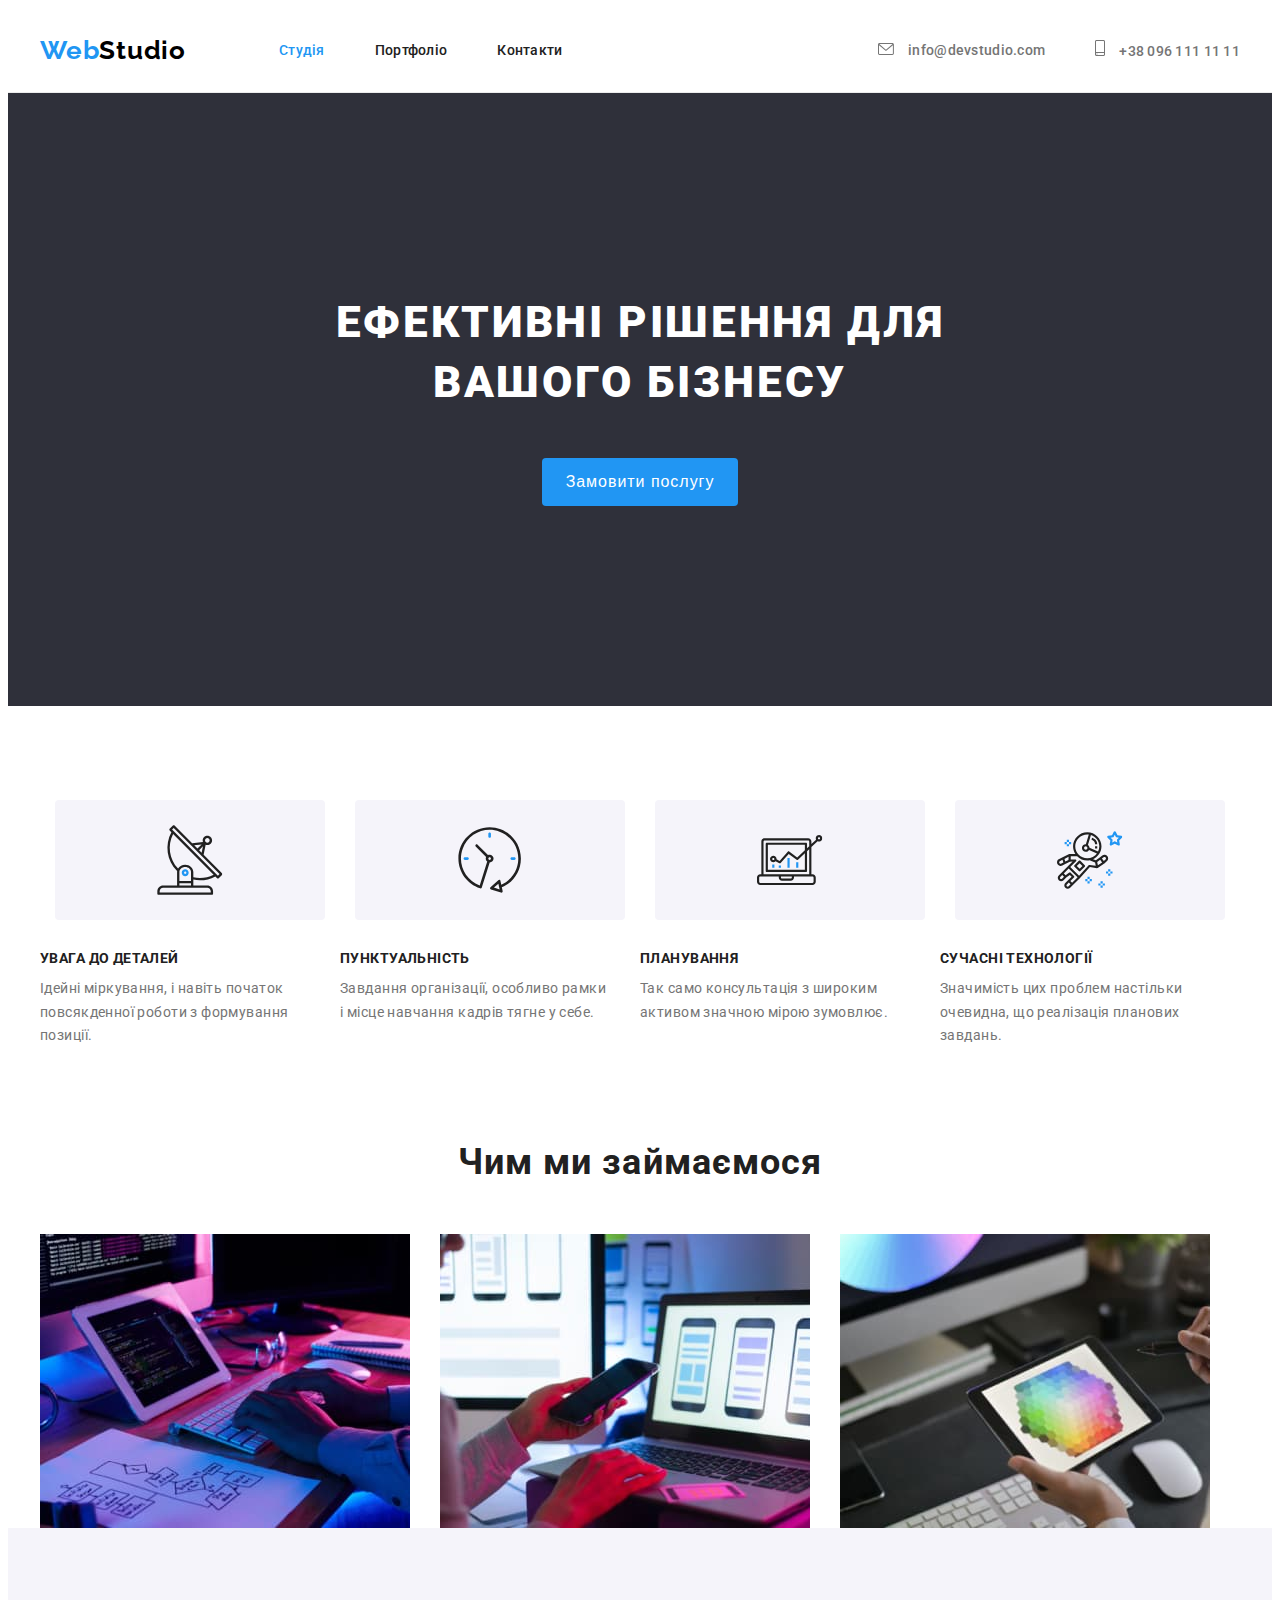
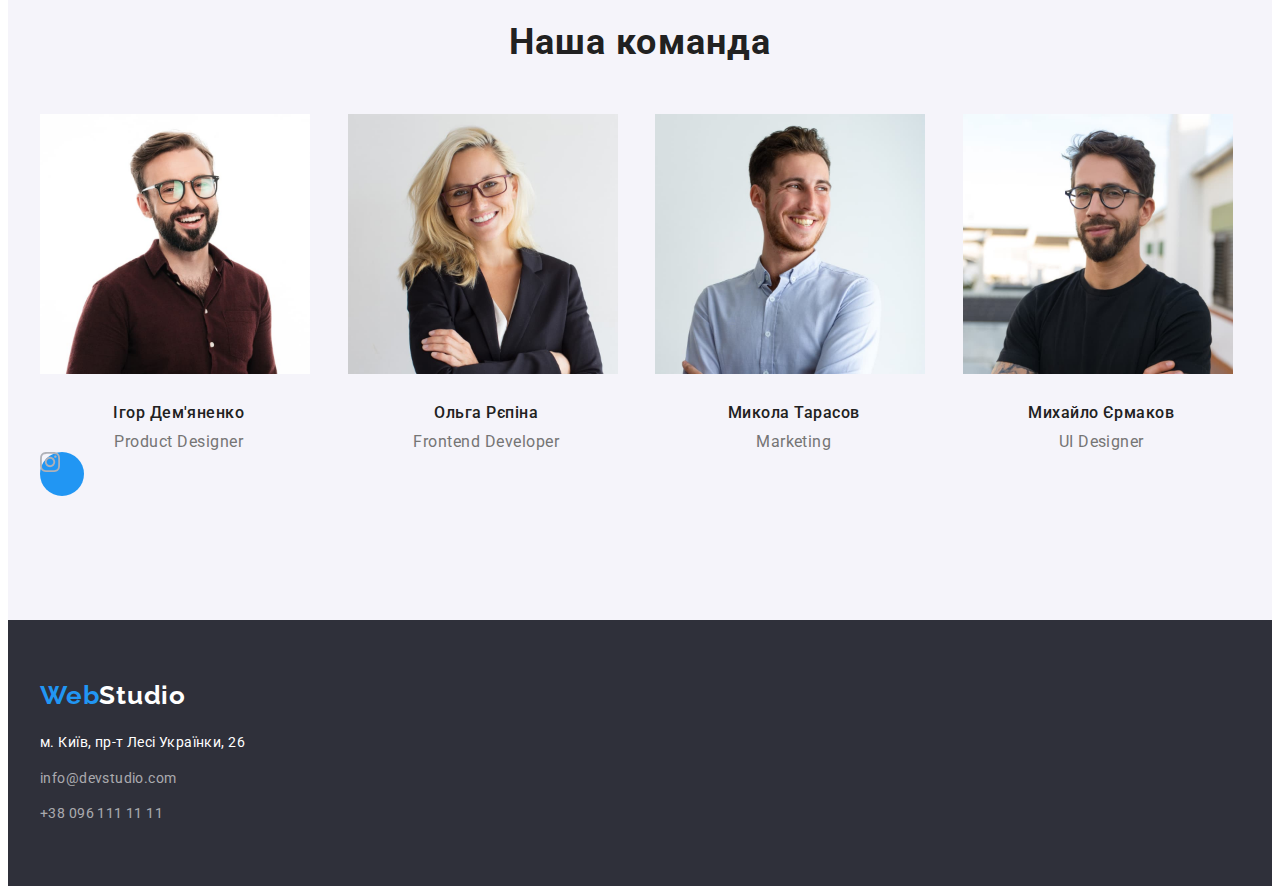
==== commit 8368be30: "comit14" ====
--- a/index.html
+++ b/index.html
@@ -32,11 +32,21 @@
       </nav>
       <ul class="address">
         <li>
+          <div class="sprite-header">
+            <svg class="sprite-item-letter">
+              <use href="./images/symbol-defs.svg#icon-letter"></use>
+            </svg>
+          </div>
           <a class="mail" href="mailto:info@devstudio.com" lang="en"
             >info@devstudio.com</a
           >
         </li>
         <li>
+          <div class="sprite-header">
+            <svg class="sprite-item-smartphone">
+              <use href="./images/symbol-defs.svg#icon-smartphone"></use>
+            </svg>
+          </div>
           <a class="tel"  href="tel:+380961111111" >+38 096 111 11 11</a>
         </li>
       </ul>
@@ -127,6 +137,11 @@
             <div class="cardtitle">
             <h3 class="name">Ігор Дем'яненко</h3>
             <p class="job-title">Product Designer</p>
+            <div class="thumb-sprite">
+              <svg class="sprite-item-teamcard">
+              <use href="./images/symbol-defs.svg#icon-instagram"></use>
+            </svg>
+            </div>
             </div>
           </li>
           <li class="team-foto">
--- a/css/styles.css
+++ b/css/styles.css
@@ -478,4 +478,41 @@
     margin-left: auto;
     margin-right: auto;
 
+}
+.sprite-item-letter {
+        width: 16px;
+        height: 12px;
+        margin-left: auto;
+        margin-right: auto;
+}
+.sprite-item-smartphone {
+        width: 10px;
+        height: 16px;
+        margin-left: auto;
+        margin-right: auto;
+    }
+.sprite-header {
+    display: inline-block;
+    padding-right: 10px;
+    fill: #757575;
+    padding-top: 32px;
+    padding-bottom: 32px;
+}
+
+.sprite-item-letter:hover,
+.sprite-item-smartphone:hover {
+    fill:#2196F3
+}
+.sprite-item-teamcard {
+    display: inline-block;
+    width: 20px;
+    height: 20px;
+    fill:#757575;
+
+}
+.thumb-sprite {
+    width: 44px;
+    height: 44px;
+    background-color: #2196F3;
+    border-radius: 50%;
 }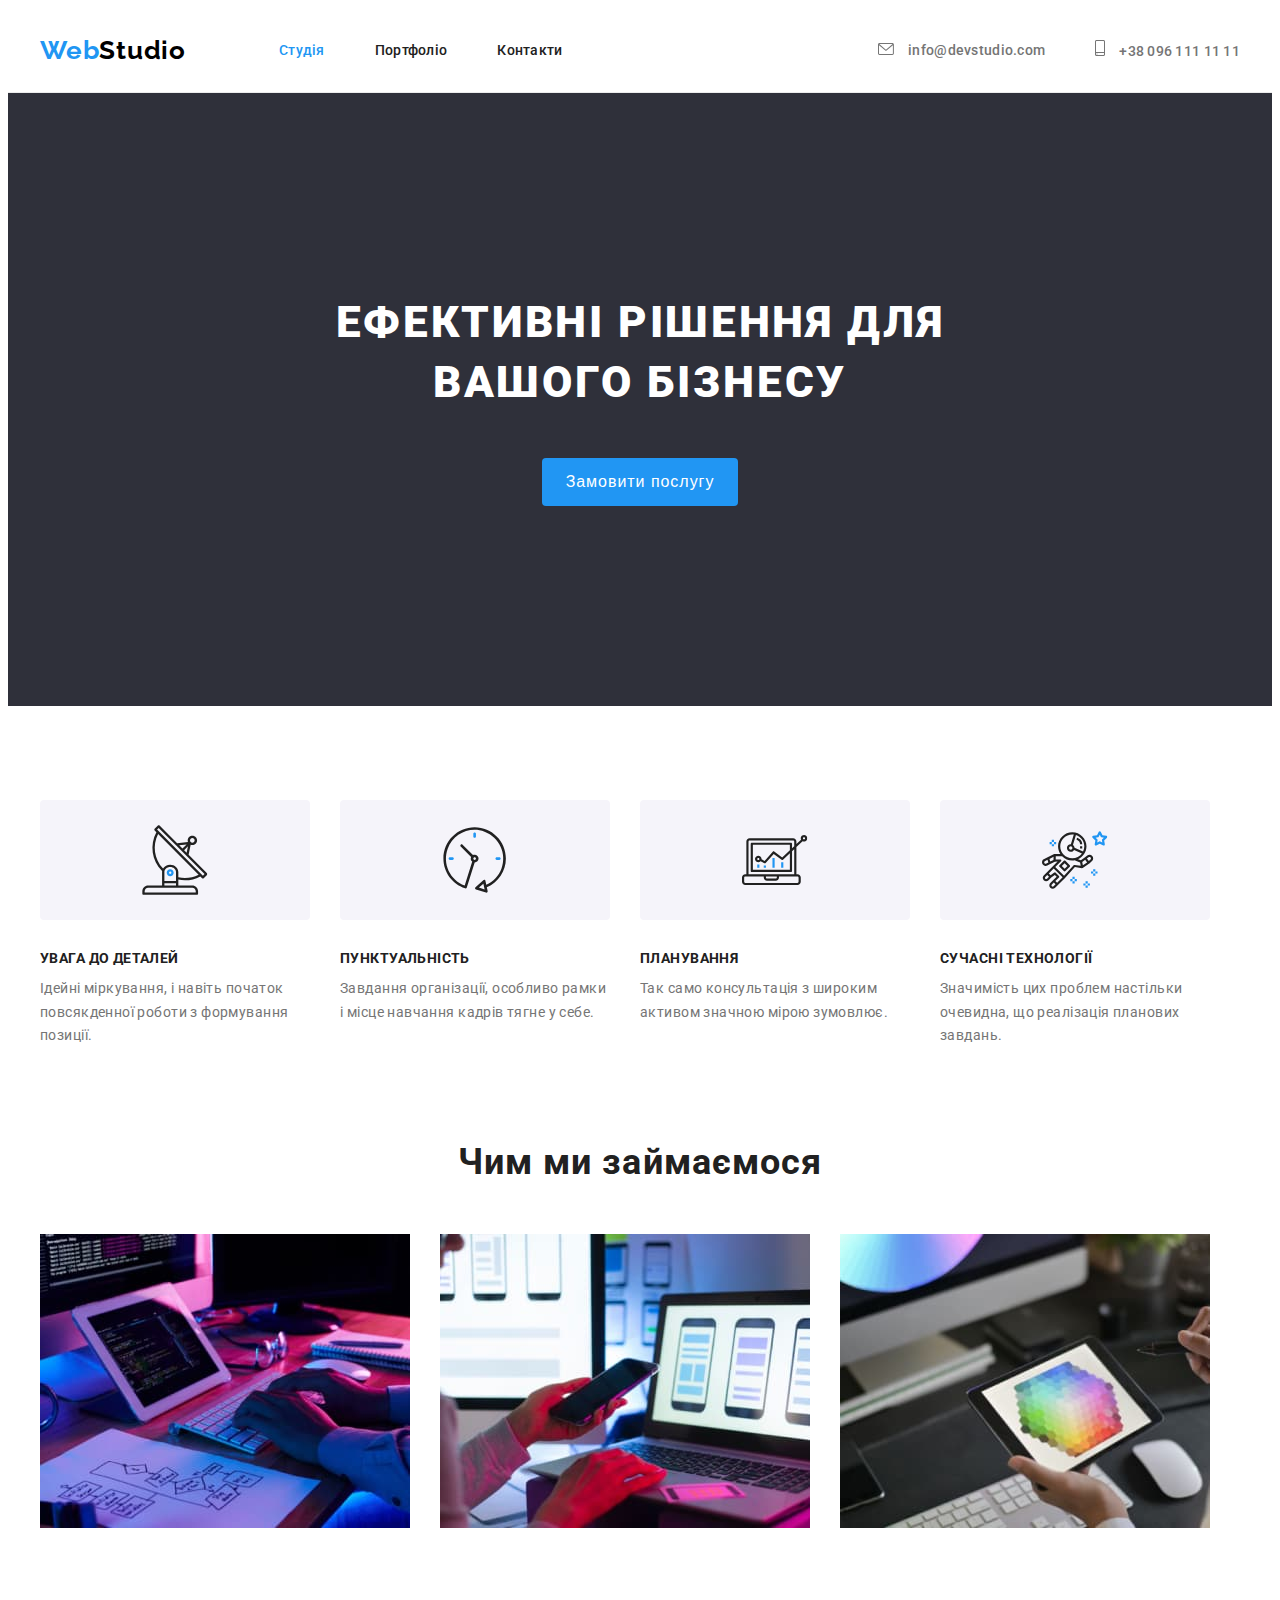
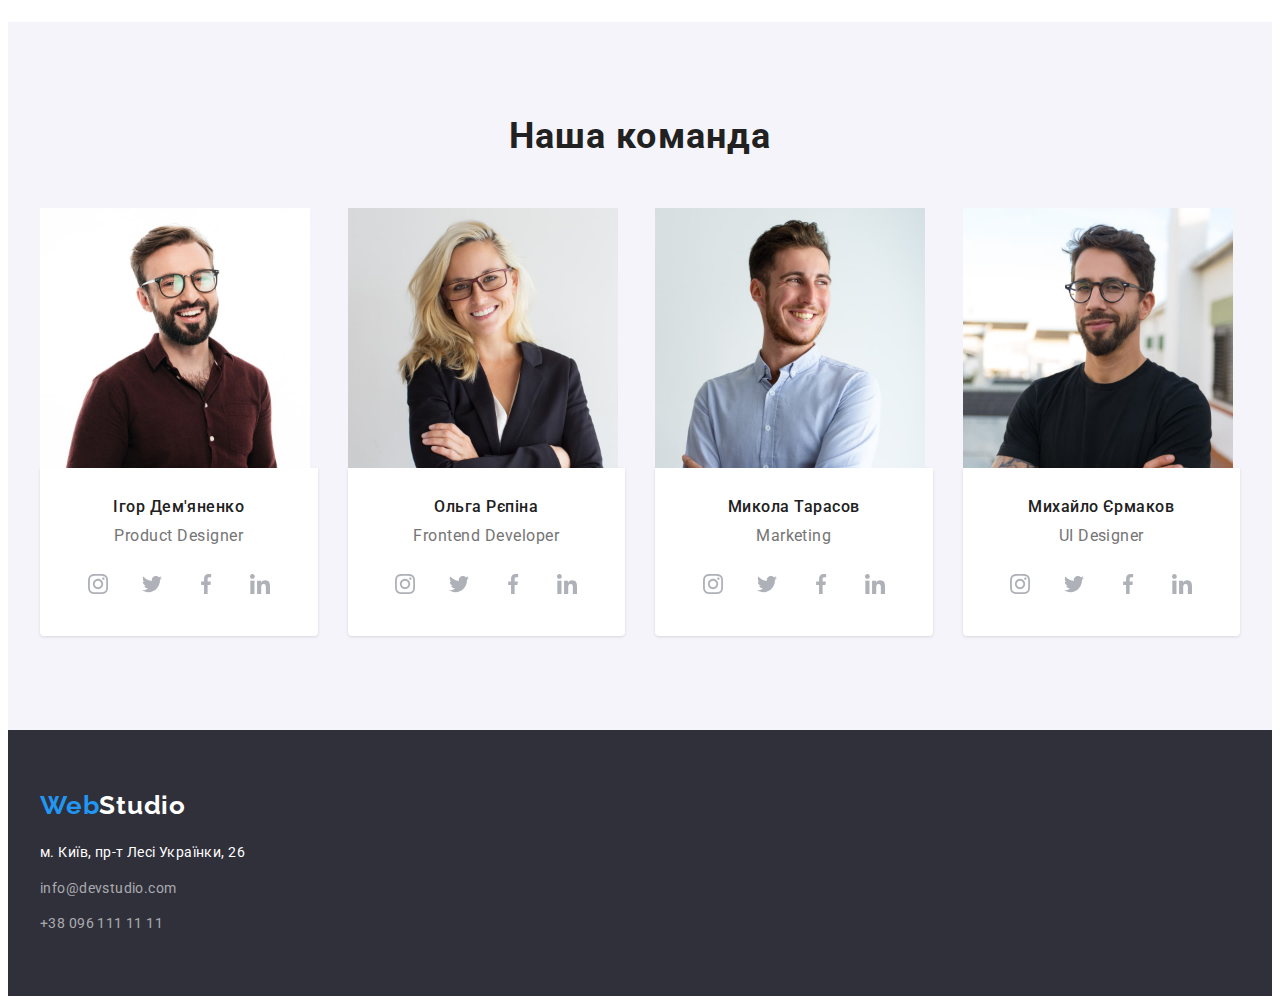
==== commit af093e44: "comit14" ====
--- a/index.html
+++ b/index.html
@@ -61,41 +61,27 @@
         </div>
       </section>
       <section class="main-subject">
-        <div class="box-items">
-          <div class="list-item">
-            <svg class="sprite-item">
-              <use href="./images/symbol-defs.svg#icon-antenna"></use>
-            </svg>
-          </div>
-          <div class="list-item">
-            <svg class="sprite-item">
-              <use href="./images/symbol-defs.svg#icon-clock"></use>
-            </svg>
-          </div>
-          <div class="list-item">
-            <svg class="sprite-item">
-              <use href="./images/symbol-defs.svg#icon-diagram"></use>
-            </svg>
-          </div>
-          <div class="list-item">
-            <svg class="sprite-item">
-              <use href="./images/symbol-defs.svg#icon-astronaut"></use>
-            </svg>
-          </div>
-        </div>
         <div class="conteiner">
         <h2 class="visually-hidden">Наші переваги</h2>
         <ul class="feature">
-
-          <li>
+          <li>
+            <div class="list-item">
+            <svg class="sprite-item">
+              <use href="./images/symbol-defs.svg#icon-antenna"></use>
+            </svg>
+          </div>
             <h3 class="subject">УВАГА ДО ДЕТАЛЕЙ</h3>
             <p class="text">
               Ідейні міркування, і навіть початок повсякденної роботи з
               формування позиції.
             </p>
           </li>
-
-          <li>
+          <li>
+            <div class="list-item">
+            <svg class="sprite-item">
+              <use href="./images/symbol-defs.svg#icon-clock"></use>
+            </svg>
+          </div>
             <h3 class="subject">ПУНКТУАЛЬНІСТЬ</h3>
             <p class="text">
               Завдання організації, особливо рамки і місце навчання кадрів тягне
@@ -103,12 +89,22 @@
             </p>
           </li>
           <li>
+            <div class="list-item">
+            <svg class="sprite-item">
+              <use href="./images/symbol-defs.svg#icon-diagram"></use>
+            </svg>
+          </div>
             <h3 class="subject">ПЛАНУВАННЯ</h3>
             <p class="text">
               Так само консультація з широким активом значною мірою зумовлює.
             </p>
           </li>
           <li>
+            <div class="list-item">
+            <svg class="sprite-item">
+              <use href="./images/symbol-defs.svg#icon-astronaut"></use>
+            </svg>
+          </div>
             <h3 class="subject">СУЧАСНІ ТЕХНОЛОГІЇ</h3>
             <p class="text">
               Значимість цих проблем настільки очевидна, що реалізація планових
@@ -137,10 +133,27 @@
             <div class="cardtitle">
             <h3 class="name">Ігор Дем'яненко</h3>
             <p class="job-title">Product Designer</p>
-            <div class="thumb-sprite">
-              <svg class="sprite-item-teamcard">
-              <use href="./images/symbol-defs.svg#icon-instagram"></use>
-            </svg>
+            <div class="thumb-sociable">
+            <div class="thumb-sprite">
+              <svg class="sprite-item-teamcard">
+              <use href="./images/symbol-defs.svg#icon-instagram"></use>
+            </svg>
+            </div>
+            <div class="thumb-sprite">
+              <svg class="sprite-item-teamcard">
+              <use href="./images/symbol-defs.svg#icon-twitter"></use>
+            </svg>
+            </div>
+            <div class="thumb-sprite">
+              <svg class="sprite-item-teamcard">
+              <use href="./images/symbol-defs.svg#icon-facebook"></use>
+            </svg>
+            </div>
+            <div class="thumb-sprite">
+              <svg class="sprite-item-teamcard">
+              <use href="./images/symbol-defs.svg#icon-linkedin"></use>
+            </svg>
+            </div>
             </div>
             </div>
           </li>
@@ -149,6 +162,28 @@
             <div class=cardtitle>
             <h3 class="name">Ольга Рєпіна</h3>
             <p class="job-title">Frontend Developer</p>
+            <div class="thumb-sociable">
+            <div class="thumb-sprite">
+              <svg class="sprite-item-teamcard">
+              <use href="./images/symbol-defs.svg#icon-instagram"></use>
+            </svg>
+            </div>
+            <div class="thumb-sprite">
+              <svg class="sprite-item-teamcard">
+              <use href="./images/symbol-defs.svg#icon-twitter"></use>
+            </svg>
+            </div>
+            <div class="thumb-sprite">
+              <svg class="sprite-item-teamcard">
+              <use href="./images/symbol-defs.svg#icon-facebook"></use>
+            </svg>
+            </div>
+            <div class="thumb-sprite">
+              <svg class="sprite-item-teamcard">
+              <use href="./images/symbol-defs.svg#icon-linkedin"></use>
+            </svg>
+            </div>
+            </div>
             </div>
           </li>
           <li class="team-foto">
@@ -156,6 +191,28 @@
             <div class="cardtitle">
             <h3 class="name">Микола Тарасов</h3>
             <p class="job-title">Marketing</p>
+            <div class="thumb-sociable">
+            <div class="thumb-sprite">
+              <svg class="sprite-item-teamcard">
+              <use href="./images/symbol-defs.svg#icon-instagram"></use>
+            </svg>
+            </div>
+            <div class="thumb-sprite">
+              <svg class="sprite-item-teamcard">
+              <use href="./images/symbol-defs.svg#icon-twitter"></use>
+            </svg>
+            </div>
+            <div class="thumb-sprite">
+              <svg class="sprite-item-teamcard">
+              <use href="./images/symbol-defs.svg#icon-facebook"></use>
+            </svg>
+            </div>
+            <div class="thumb-sprite">
+              <svg class="sprite-item-teamcard">
+              <use href="./images/symbol-defs.svg#icon-linkedin"></use>
+            </svg>
+            </div>
+            </div>
             </div>
           </li>
           <li class="team-foto">
@@ -163,6 +220,28 @@
             <div class="cardtitle">
             <h3 class="name">Михайло Єрмаков</h3>
             <p class="job-title">UI Designer</p>
+            <div class="thumb-sociable">
+            <div class="thumb-sprite">
+              <svg class="sprite-item-teamcard">
+              <use href="./images/symbol-defs.svg#icon-instagram"></use>
+            </svg>
+            </div>
+            <div class="thumb-sprite">
+              <svg class="sprite-item-teamcard">
+              <use href="./images/symbol-defs.svg#icon-twitter"></use>
+            </svg>
+            </div>
+            <div class="thumb-sprite">
+              <svg class="sprite-item-teamcard">
+              <use href="./images/symbol-defs.svg#icon-facebook"></use>
+            </svg>
+            </div>
+            <div class="thumb-sprite">
+              <svg class="sprite-item-teamcard">
+              <use href="./images/symbol-defs.svg#icon-linkedin"></use>
+            </svg>
+            </div>
+            </div>
             </div>
           </li>
         </ul>
--- a/css/styles.css
+++ b/css/styles.css
@@ -256,12 +256,8 @@
     padding-left: 0;
     text-decoration: none;
 }
-.box-items {
-    display: flex;
-    justify-content: center;
-    gap: 30px;
-    padding-bottom: 30px;
-}
+
+
 .list-item {
     display: flex;
     width: 270px;
@@ -328,6 +324,7 @@
     line-height: 1.21;
     letter-spacing: 0.03em;
     color: var(--color-primery);
+    padding-top: 30px;
     margin-bottom: 10px;
 }
 .main-subject{
@@ -353,8 +350,11 @@
     letter-spacing: 0.03em;
     text-align: center;
     color: var(--color-primery);
+    margin-bottom: 50px;
+}
+.section {
     padding-top: 94px;
-    margin-bottom: 50px;
+    padding-bottom: 94px;
 }
 
 .team {
@@ -380,8 +380,14 @@
     padding-left: 0;
 }
 .cardtitle {
+    background-color: #FFFFFF;
     padding-top: 30px;
     padding-bottom: 30px;
+    box-shadow: 0px 2px 1px 0px #00000033;
+    box-shadow: 0px 1px 1px 0px #00000024;
+    box-shadow: 0px 1px 3px 0px #0000001F;
+    border-bottom-left-radius: 4px;
+    border-bottom-right-radius: 4px;
 }
 
 .team-foto {
@@ -464,6 +470,9 @@
 
 .card-content {
     padding: 24px 20px;
+    border-left: 1px solid var(--color-borders-card);
+    border-right: 1px solid var(--color-borders-card);
+    border-bottom: 1px solid var(--color-borders-card);
 }
 
 .list-item {
@@ -504,15 +513,33 @@
     fill:#2196F3
 }
 .sprite-item-teamcard {
-    display: inline-block;
     width: 20px;
     height: 20px;
     fill:#757575;
-
-}
+}
+.sprite-item-teamcard:hover {
+    width: 20px;
+    height: 20px;
+    fill: #FFFFFF;
+}
+
 .thumb-sprite {
+    display: flex;
+    align-items: center;
+    justify-content: center;
     width: 44px;
     height: 44px;
+   
+}
+.thumb-sprite:hover {
     background-color: #2196F3;
     border-radius: 50%;
+}
+.thumb-sociable {
+    display: flex;
+    align-items: center;
+    justify-content: center;
+    padding-top: 16px;
+    gap: 10px;
+
 }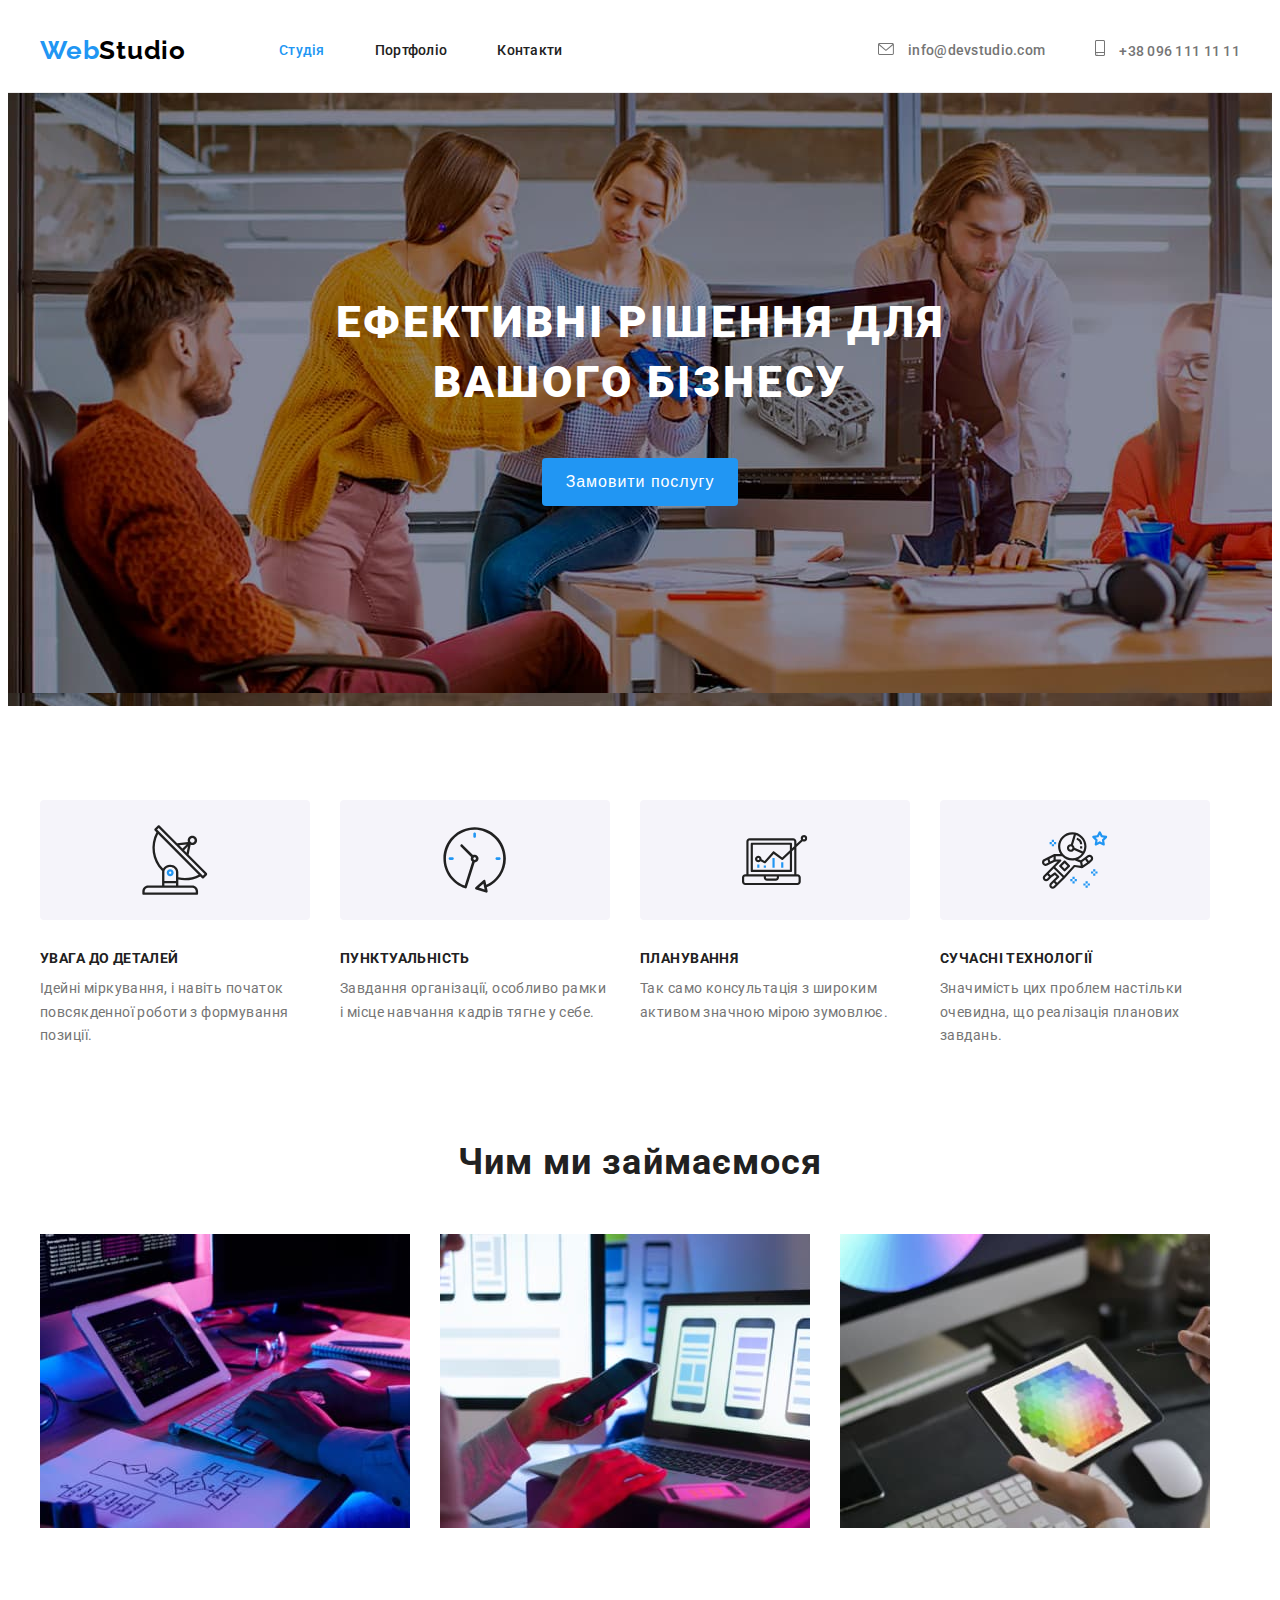
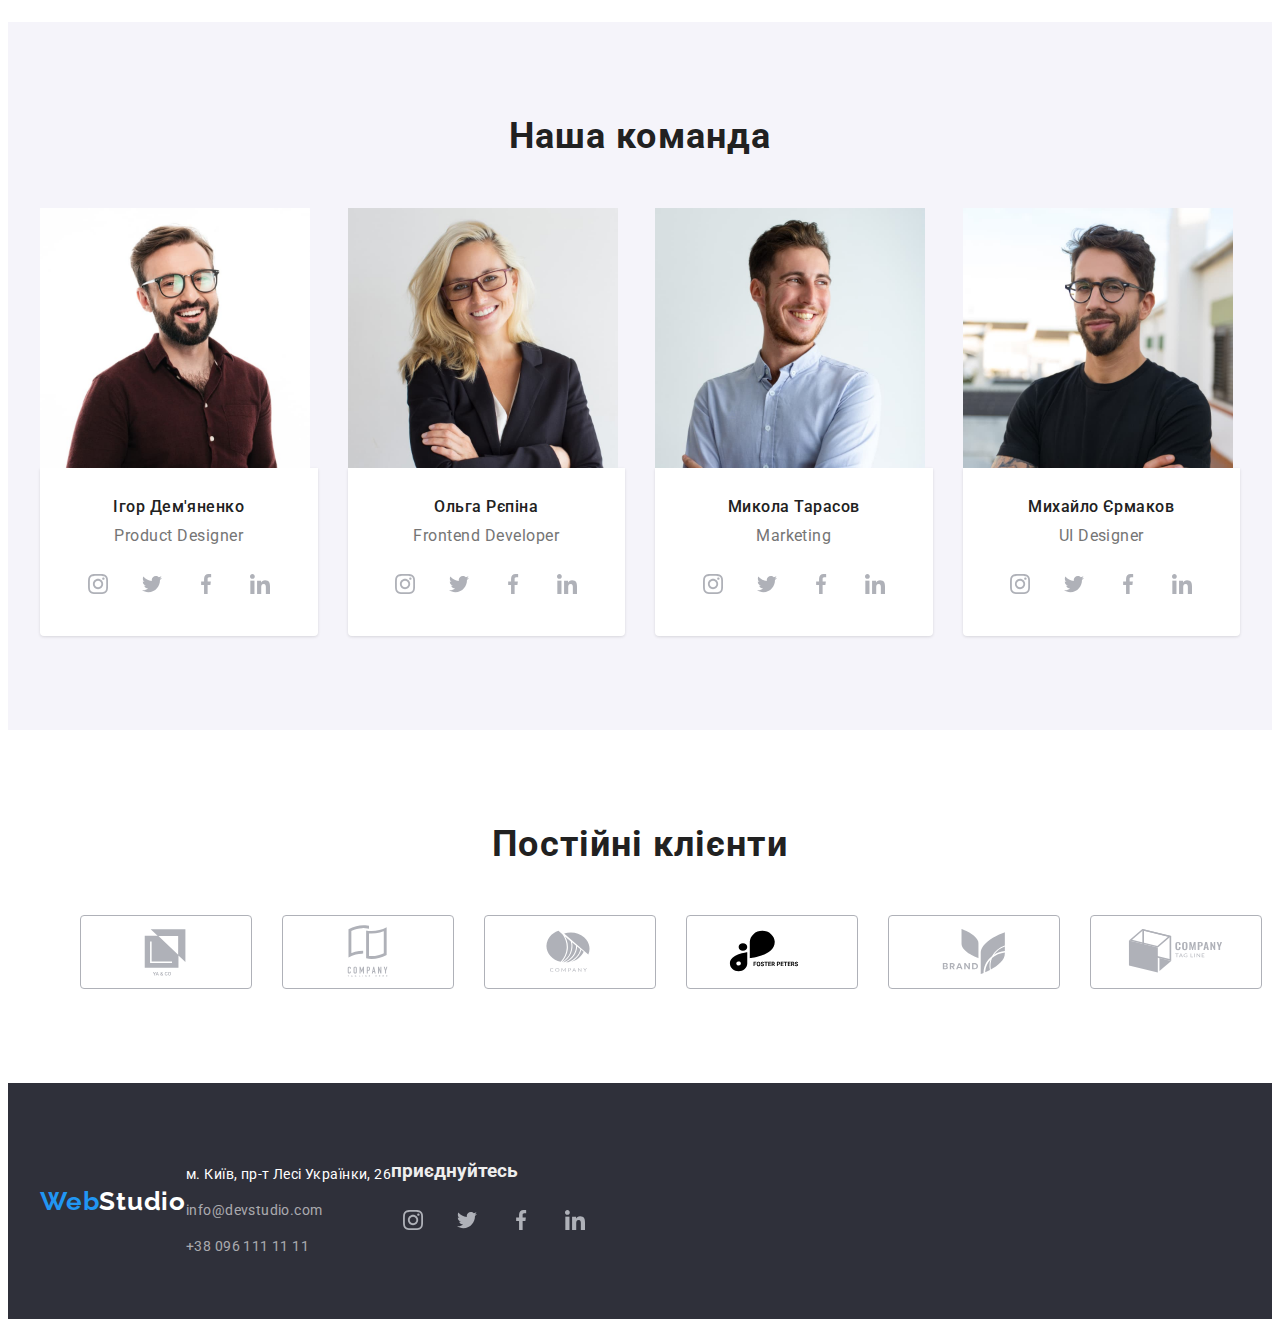
==== commit a9a70b47: "comit14" ====
--- a/index.html
+++ b/index.html
@@ -247,24 +247,96 @@
         </ul>
         </div>
       </section>
+      <section class="section">
+        <div class="conteiner">
+          <h2 class="our-clients">Постійні клієнти</h2>
+          <ul class="clients">
+            <li class="clients-item">
+              <div class="list-item-logo">
+            <svg class="sprite-item-logo">
+              <use href="./images/symbol-defs.svg#icon-Logo-1"></use>
+            </svg>
+              </div>
+            </li>
+            <li class="clients-item">
+              <div class="list-item-logo">
+            <svg class="sprite-item-logo">
+              <use href="./images/symbol-defs.svg#icon-Logo-2"></use>
+            </svg>
+              </div>
+            </li>
+             <li class="clients-item">
+              <div class="list-item-logo">
+            <svg class="sprite-item-logo">
+              <use href="./images/symbol-defs.svg#icon-Logo-3"></use>
+            </svg>
+              </div>
+            </li>
+              <li class="clients-item">
+              <div class="list-item-logo">
+            <svg class="sprite-item-logo">
+              <use href="./images/symbol-defs.svg#icon-Logo-4"></use>
+            </svg>
+              </div>
+            </li>
+             <li class="clients-item">
+              <div class="list-item-logo">
+            <svg class="sprite-item-logo">
+              <use href="./images/symbol-defs.svg#icon-Logo-5"></use>
+            </svg>
+              </div>
+            </li>
+             <li class="clients-item">
+              <div class="list-item-logo">
+            <svg class="sprite-item-logo">
+              <use href="./images/symbol-defs.svg#icon-Logo-6"></use>
+            </svg>
+              </div>
+            </li>
+          </ul>
+        </div>
+      </section>
     </main>
     <footer class="foot">
        <div class="conteiner">
       <a href="./index.html" class="logo"
-        >Web<span class="logo-footer">Studio</span></a
-      >
-
+        >Web<span class="logo-footer">Studio</span></a>
+      <div>
       <address class="mainadd">
         <a class="foot-address"
           href="https://goo.gl/maps/CPtrU1FHBa2aNyZL9"
           target="_blank"
           rel="noopener noreferrer nofollow"
-          >м. Київ, пр-т Лесі Українки, 26</a
-        >
+          >м. Київ, пр-т Лесі Українки, 26</a>
         <a class="foot-mail" href="mailto:info@devstudio.com" lang="en">info@devstudio.com</a>
         <a class="foot-tel" href="tel:+380961111111">+38 096 111 11 11</a>
       </address>
-     </div> 
+      </div>
+      <div>
+      <h3 class="sociable-title">приєднуйтесь</h3>
+        <div class="thumb-sociable">
+            <div class="thumb-sprite">
+              <svg class="sprite-item-teamcard">
+              <use href="./images/symbol-defs.svg#icon-instagram"></use>
+            </svg>
+            </div>
+            <div class="thumb-sprite">
+              <svg class="sprite-item-teamcard">
+              <use href="./images/symbol-defs.svg#icon-twitter"></use>
+            </svg>
+            </div>
+            <div class="thumb-sprite">
+              <svg class="sprite-item-teamcard">
+              <use href="./images/symbol-defs.svg#icon-facebook"></use>
+            </svg>
+            </div>
+            <div class="thumb-sprite">
+              <svg class="sprite-item-teamcard">
+              <use href="./images/symbol-defs.svg#icon-linkedin"></use>
+            </svg>
+            </div>
+            </div>
+      </div>
     </footer>
   </body>
 </html>
--- a/css/styles.css
+++ b/css/styles.css
@@ -97,7 +97,7 @@
     text-align: center;
     color: var(--color-withlight);
     background-color: var(--color-footer-background);
-    background-image: linear-gradient(rgba(47, 48, 58, 0.4)),(rgba(47, 48, 58, 0.4)), url(../images/Header\ Img\ copy.jpg);
+    background-image: url(../images/Header\ Img\ copy.jpg);
 }
 
 .header-box {
@@ -542,4 +542,40 @@
     padding-top: 16px;
     gap: 10px;
 
-}+}
+.list-item-logo {
+    display: flex;
+    width: 170px;
+    height: 72px;
+    justify-content: center;
+    align-items: center;
+    border: 1px solid #AFB1B8;
+    border-radius: 4px;
+}
+.sprite-item-logo {
+    width: 106px;
+    height: 60px;
+    margin-left: auto;
+    margin-right: auto;
+}
+.our-clients {
+    font-size: 36px;
+    line-height: 1.16;
+    letter-spacing: 0.03em;
+    margin-bottom: 50px;
+    text-align: center;
+    color: var(--color-primery);
+    }
+    .clients {
+        display: flex;
+        gap: 30px;
+    }
+    .sociable-title {
+        display: flex;
+        align-items: center;
+        color: #EEEEEE;
+    }
+    .foot > .conteiner {
+        display: flex;
+        align-items: center;
+    }
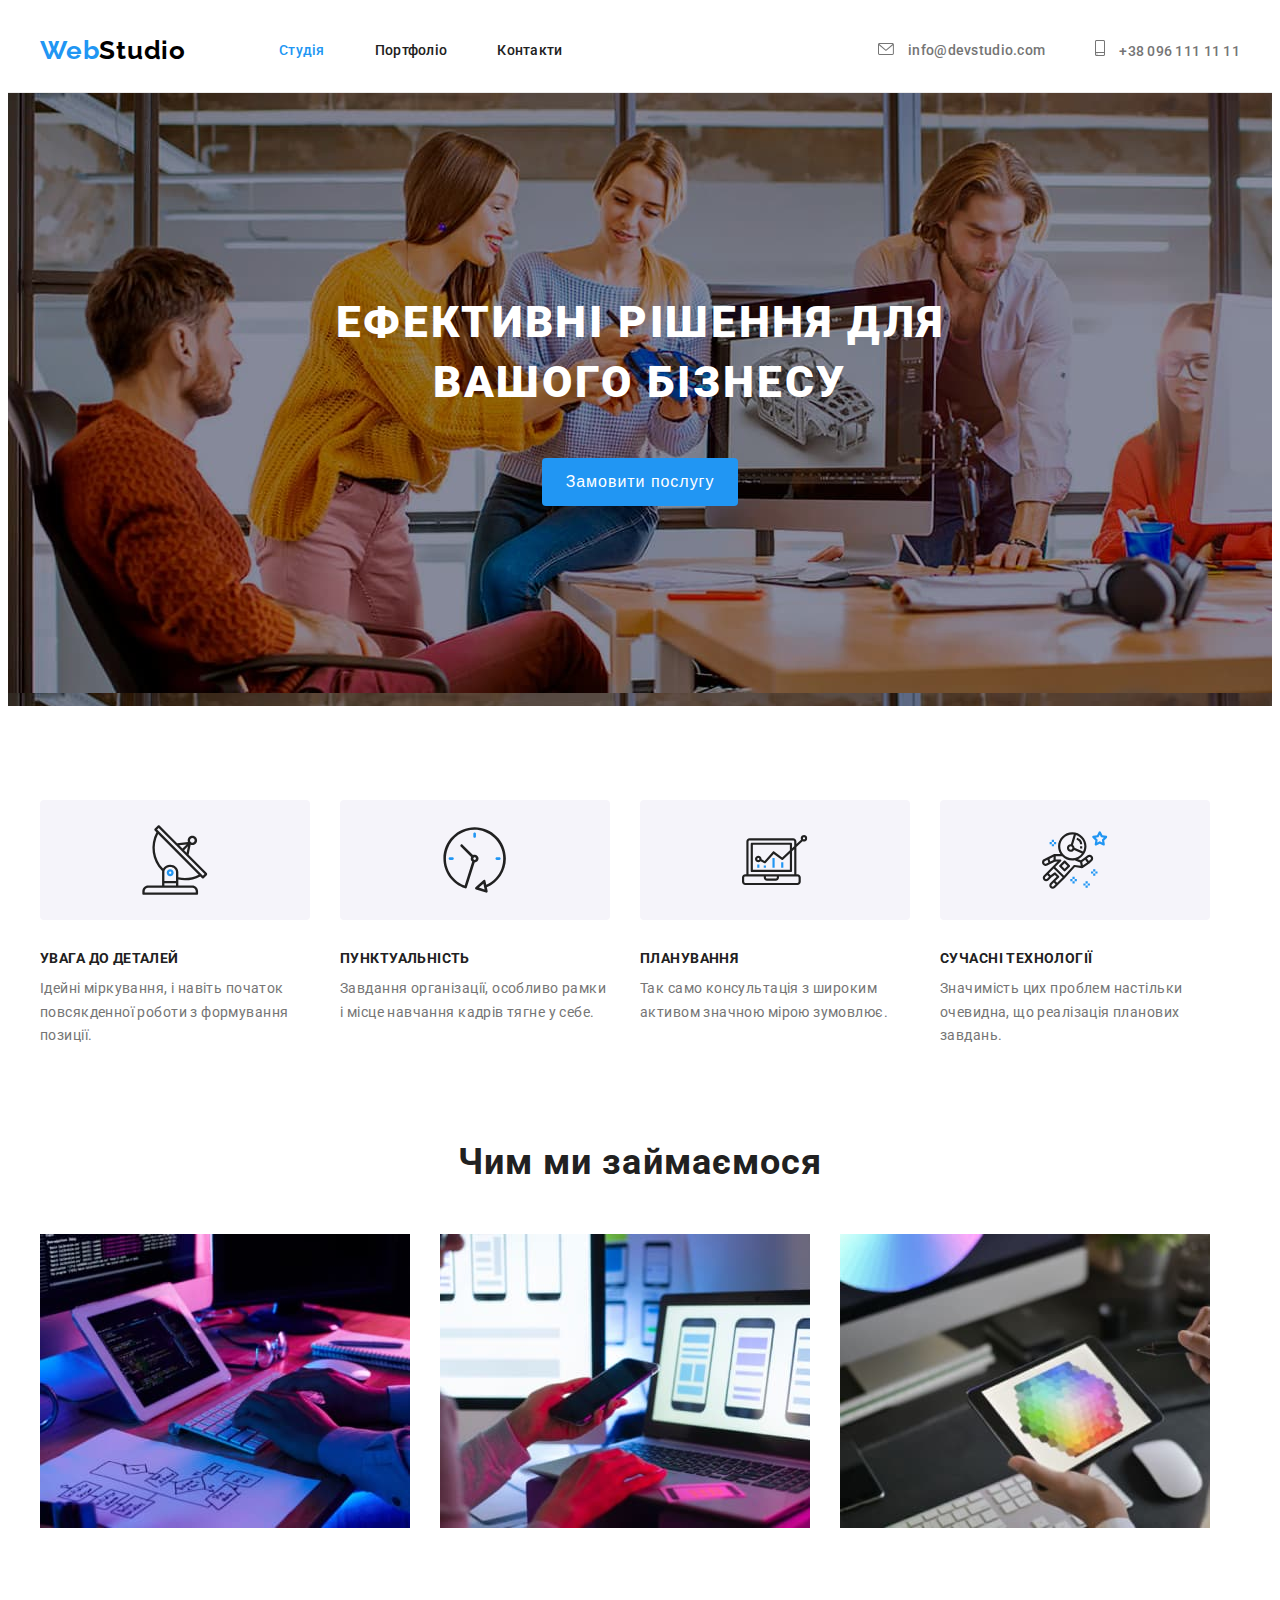
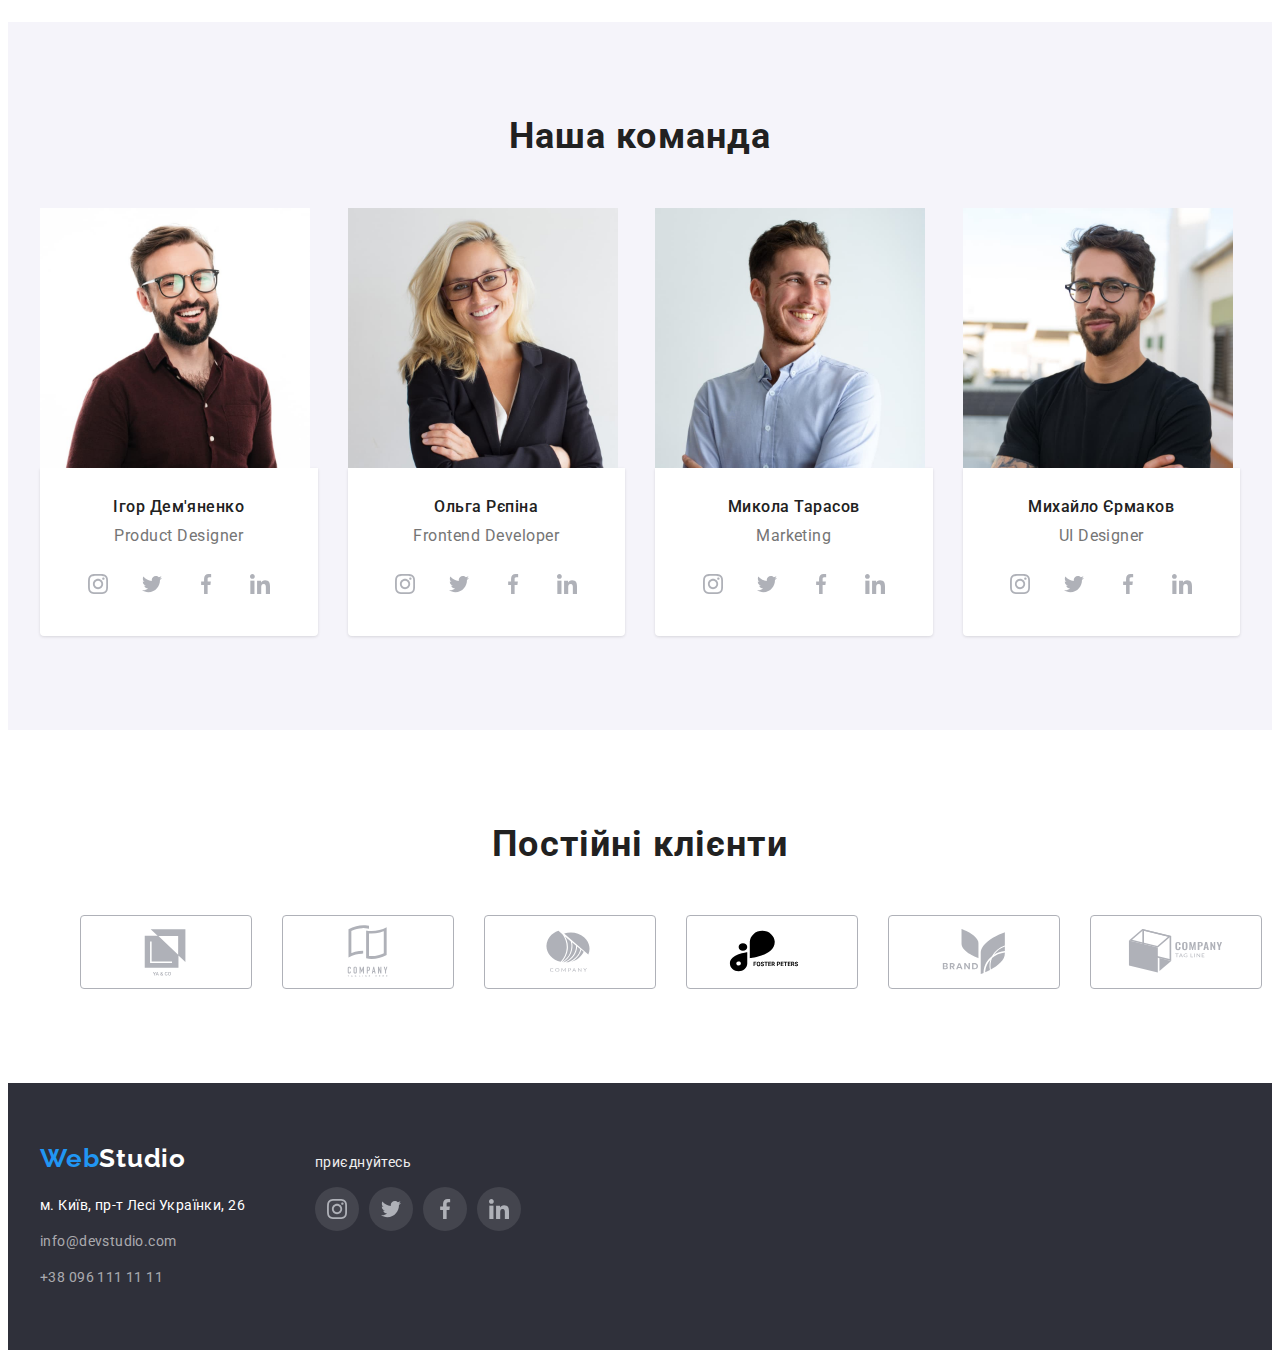
==== commit 9a76f0fe: "comit14" ====
--- a/index.html
+++ b/index.html
@@ -299,9 +299,9 @@
     </main>
     <footer class="foot">
        <div class="conteiner">
+        <div>
       <a href="./index.html" class="logo"
         >Web<span class="logo-footer">Studio</span></a>
-      <div>
       <address class="mainadd">
         <a class="foot-address"
           href="https://goo.gl/maps/CPtrU1FHBa2aNyZL9"
--- a/css/styles.css
+++ b/css/styles.css
@@ -529,6 +529,9 @@
     justify-content: center;
     width: 44px;
     height: 44px;
+    background-color: rgba(255, 255, 255, 0.1);
+    color: var(--color-secondary);
+    border-radius: 50%;
    
 }
 .thumb-sprite:hover {
@@ -571,11 +574,15 @@
         gap: 30px;
     }
     .sociable-title {
-        display: flex;
-        align-items: center;
+        font-size: 14px;
+        font-weight: normal;
+        line-height: 1.17;
+        letter-spacing: 0.03em;
+        
         color: #EEEEEE;
     }
     .foot > .conteiner {
         display: flex;
-        align-items: center;
+        align-items: baseline;
+        gap: 70px;
     }
